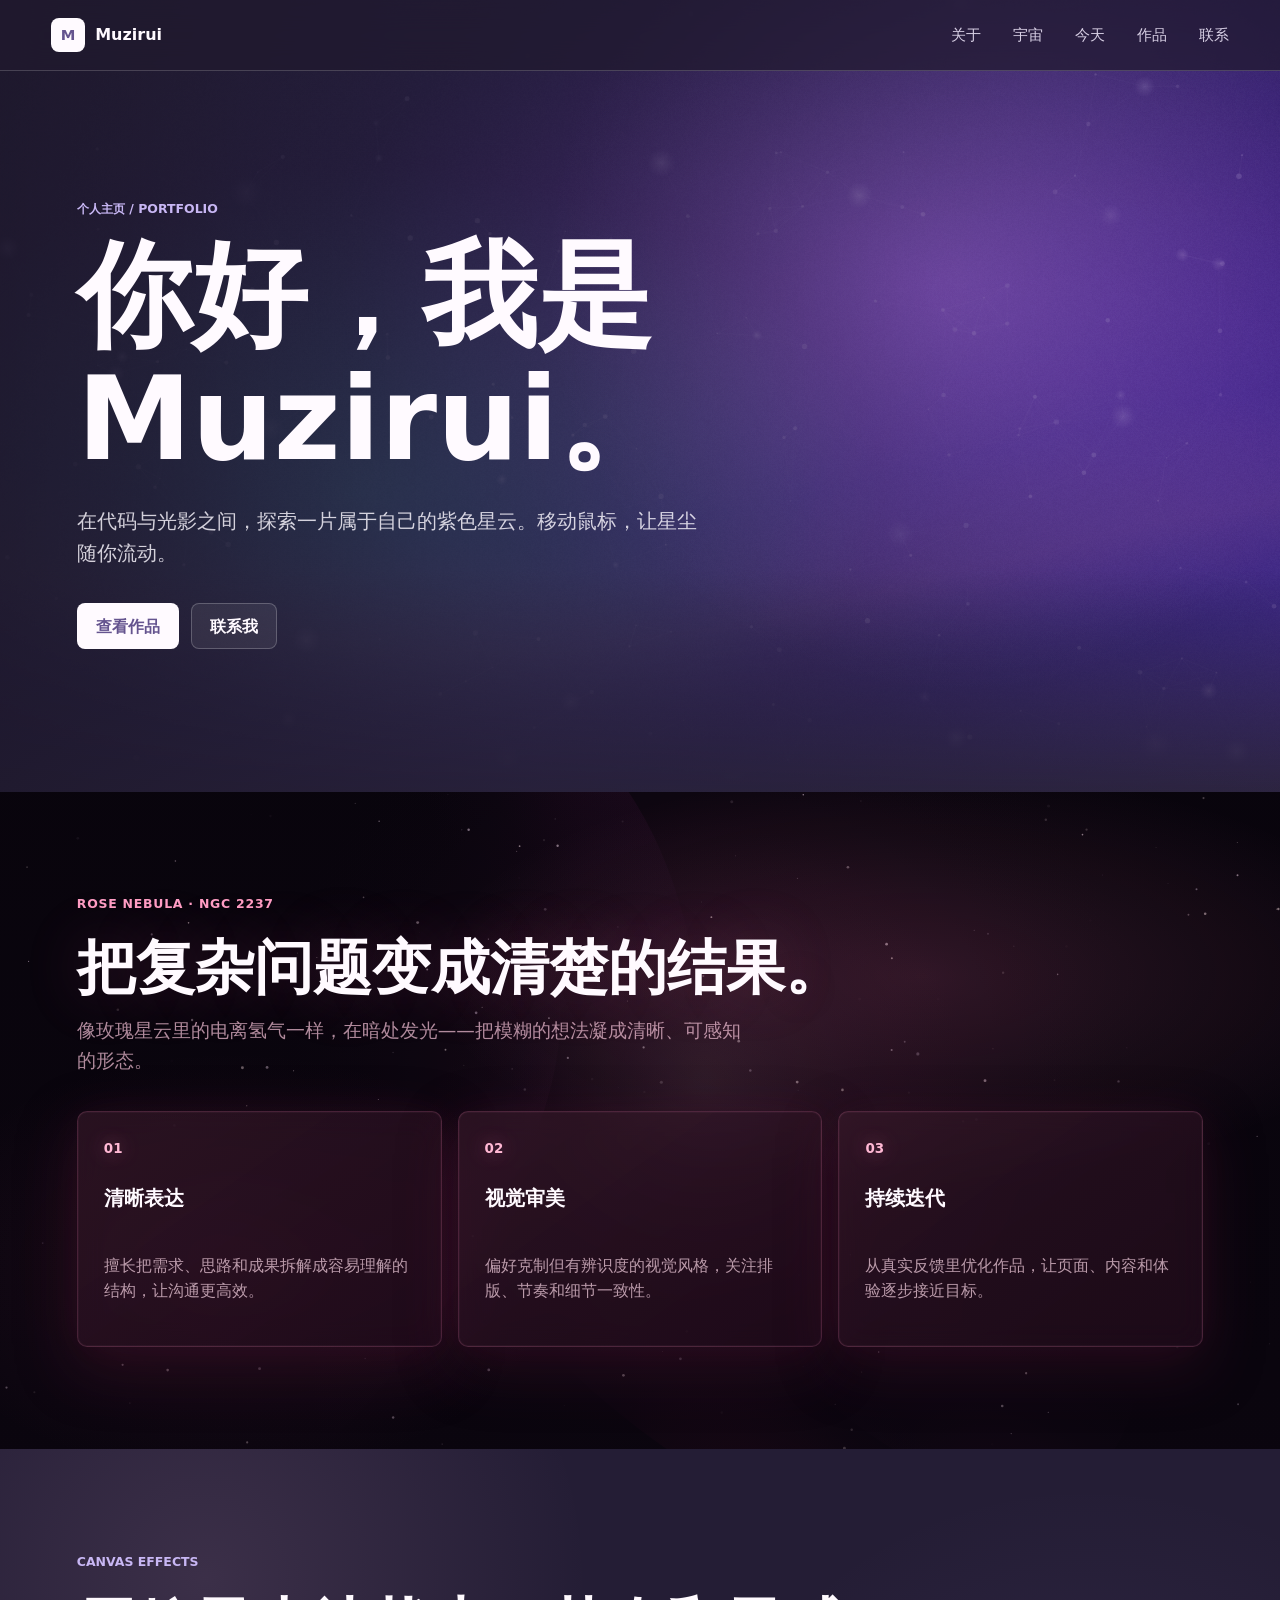
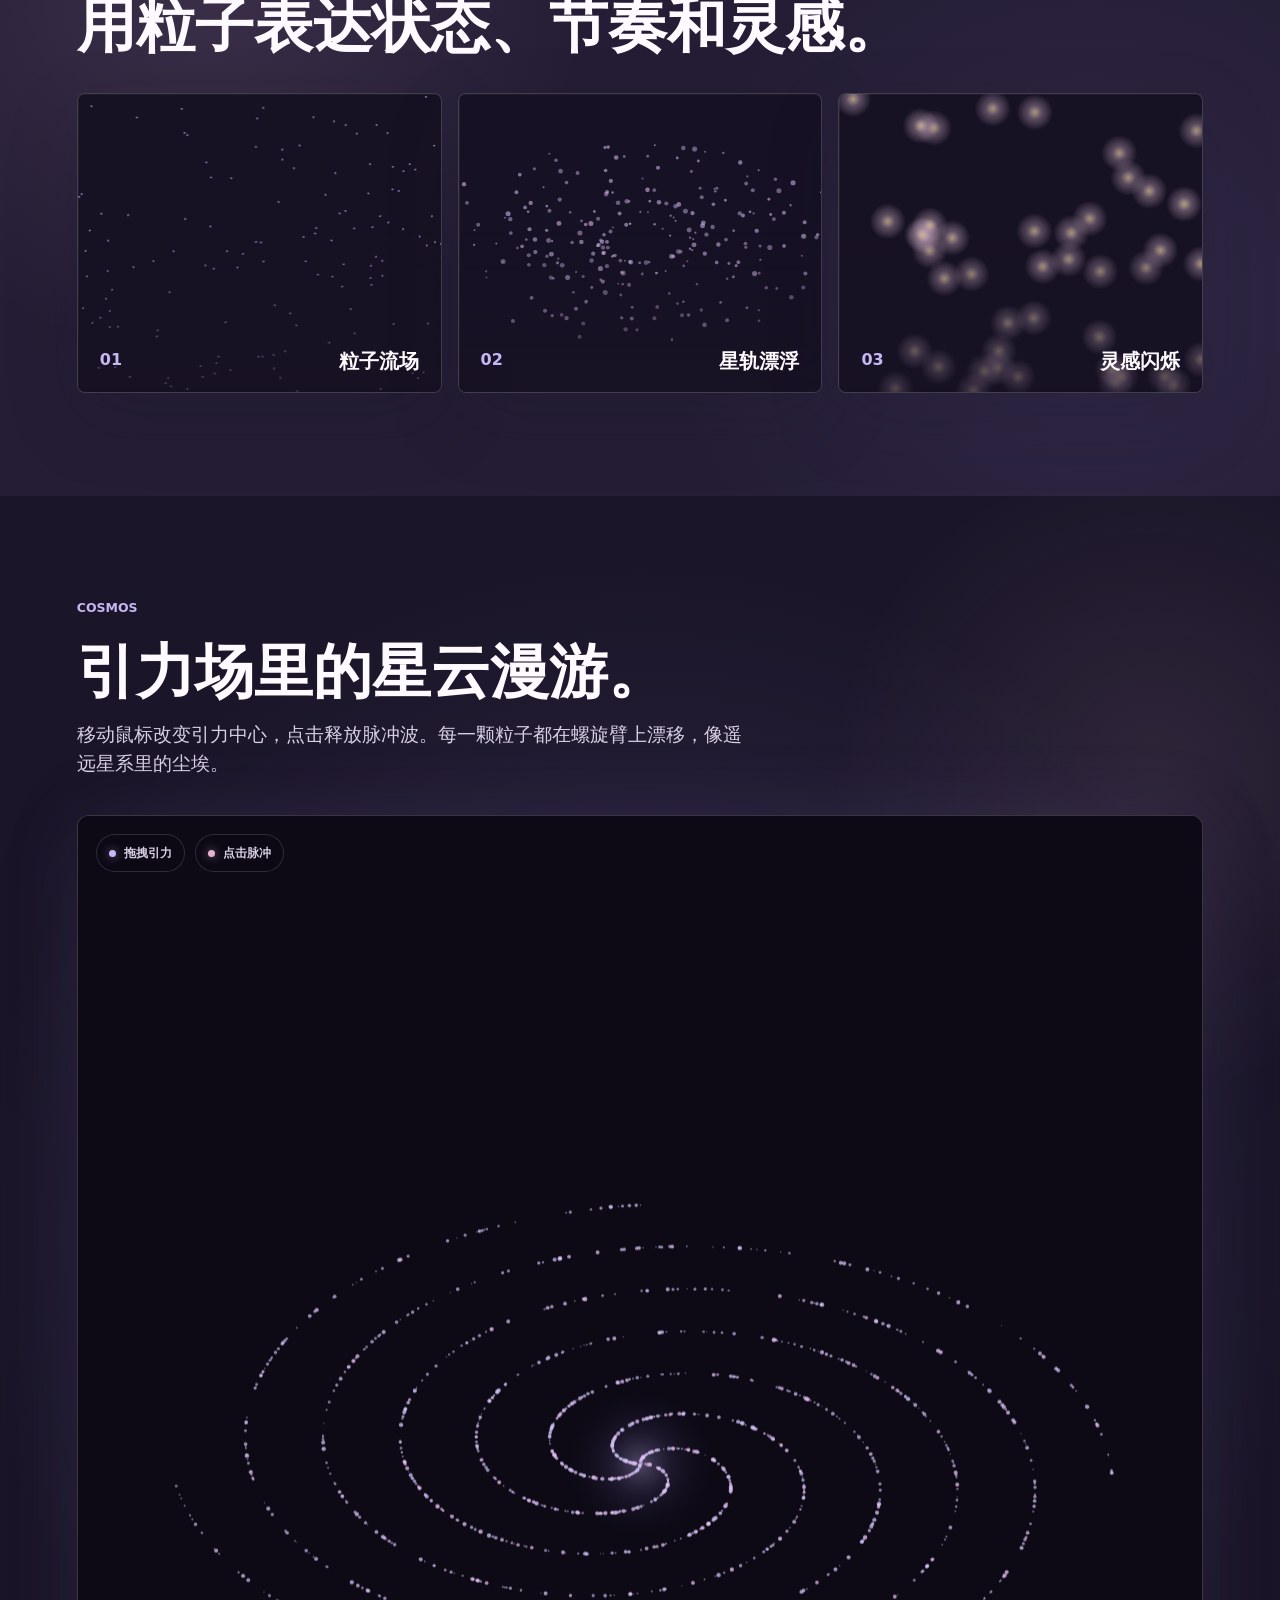
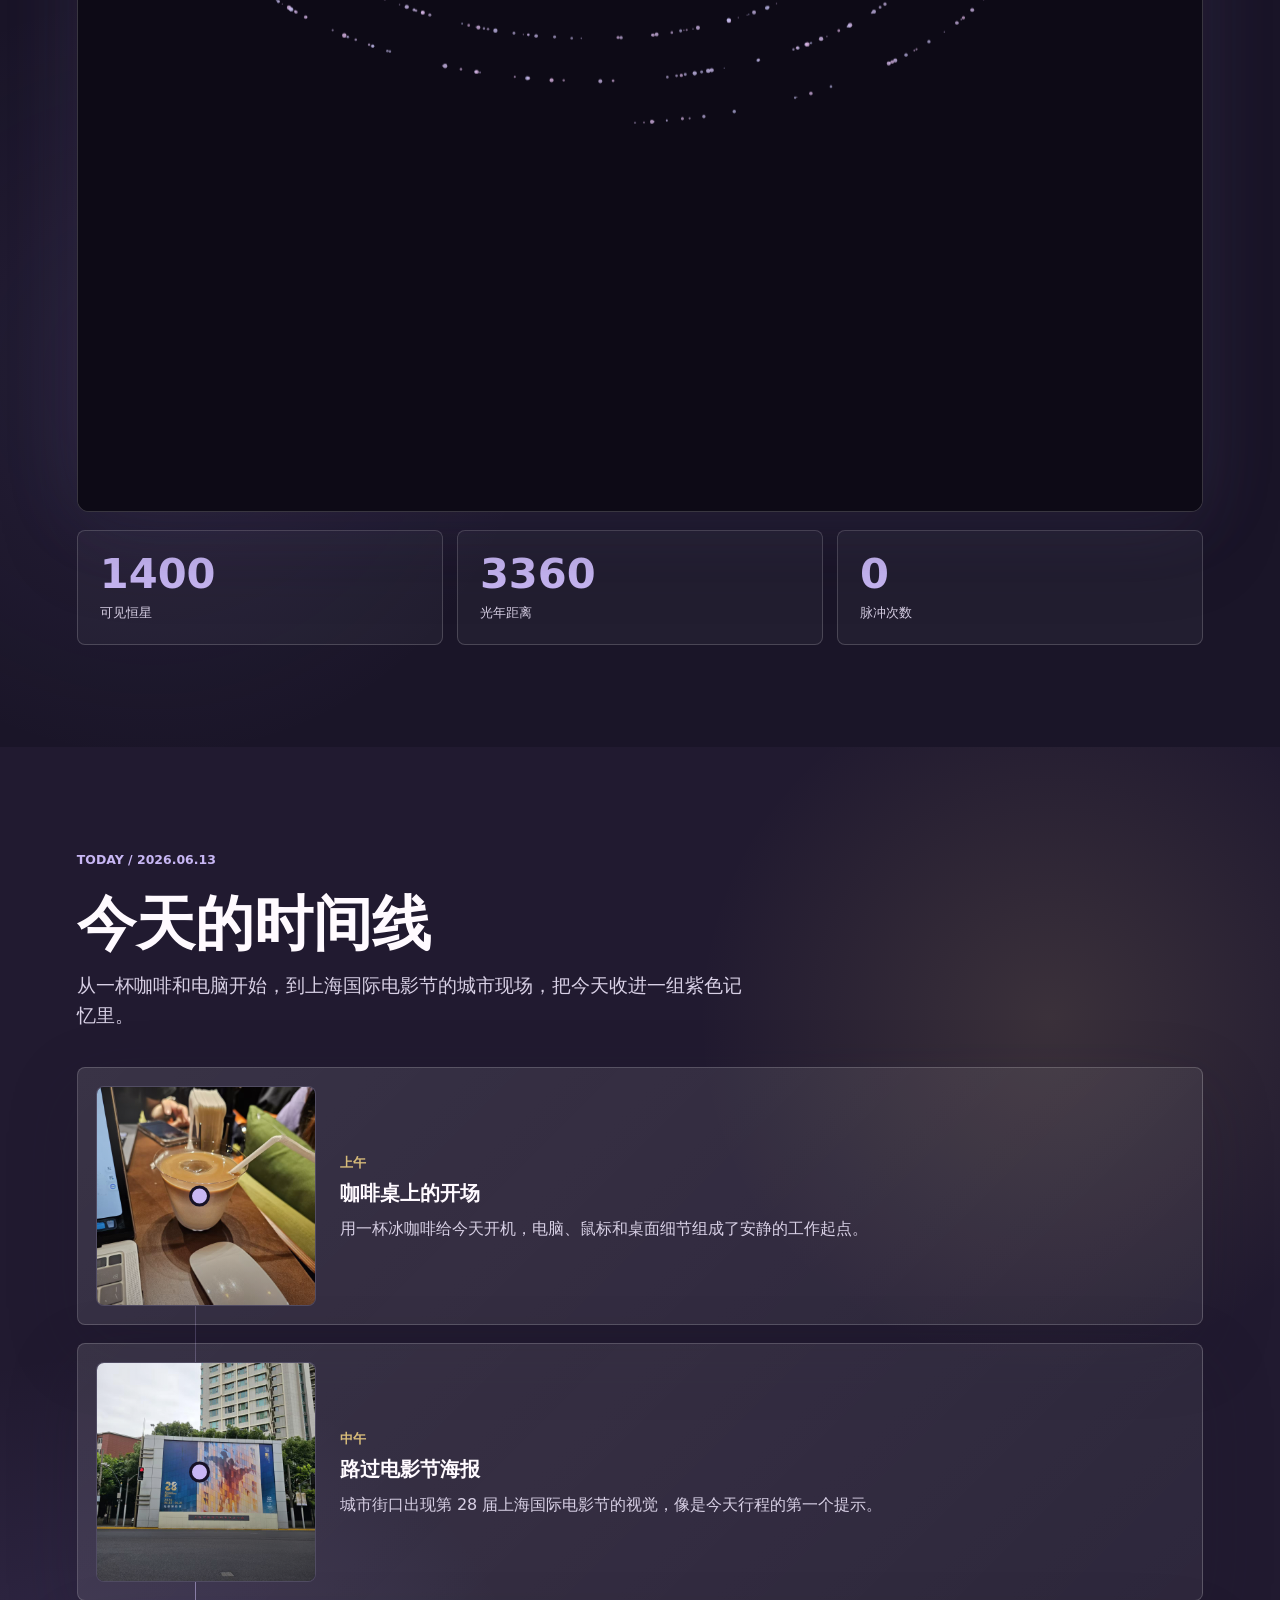
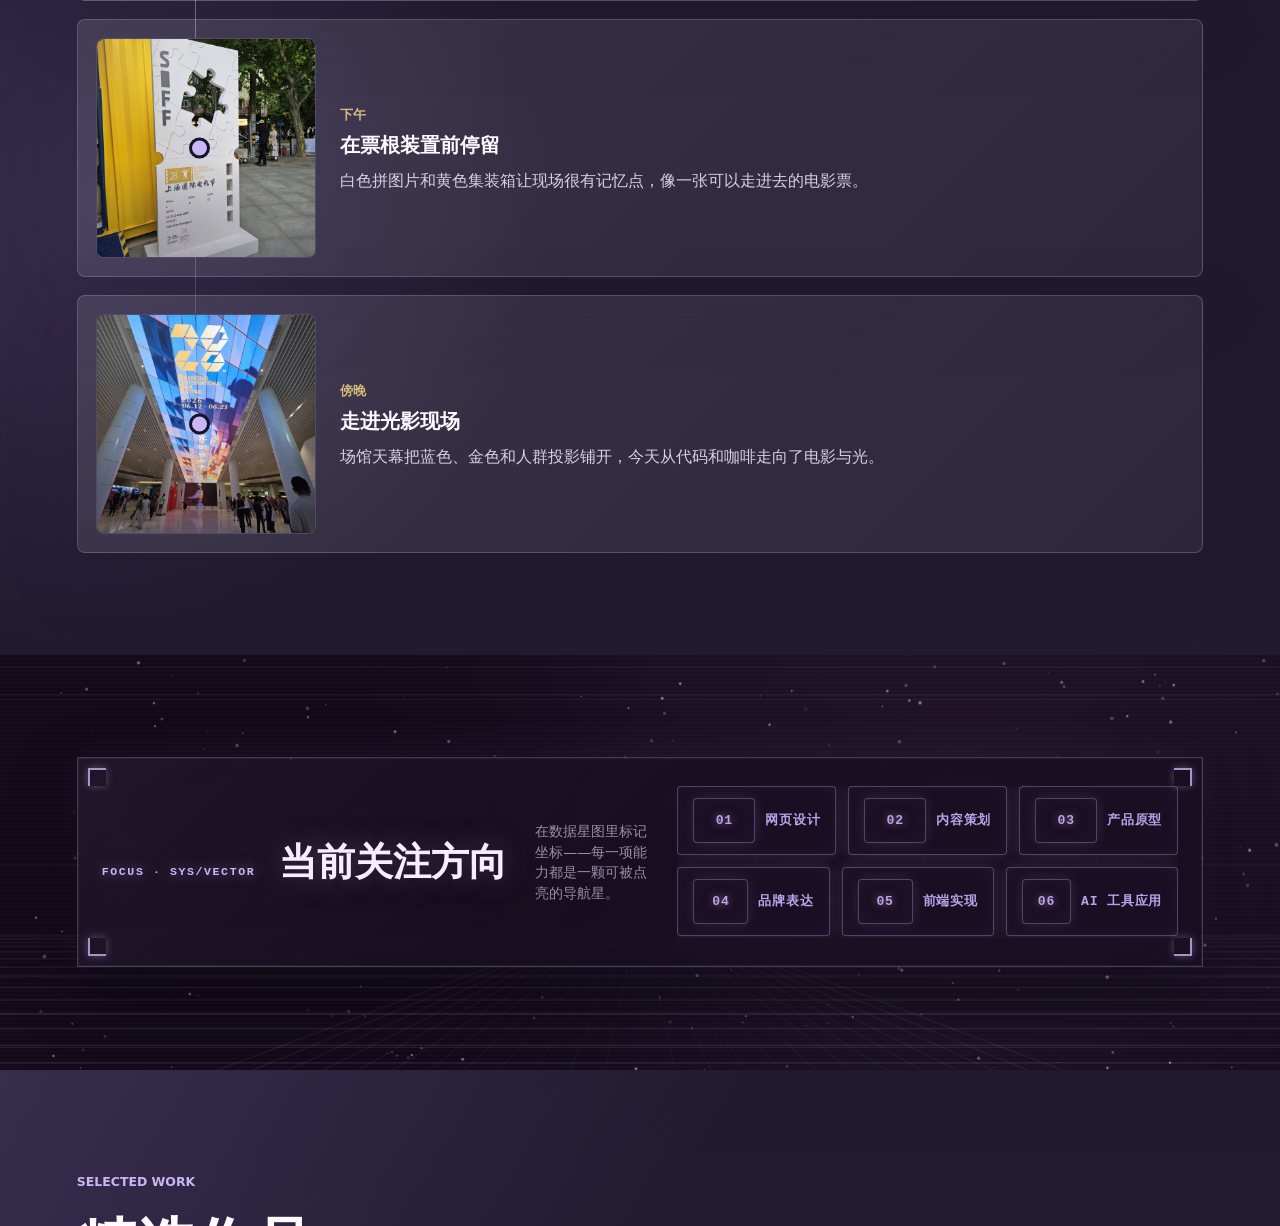
==== index.html @ 7751bb8e "Initial commit: Muzirui personal portfolio site. Purple-themed one-page portfolio with cosmic canvas" ====
<!doctype html>
<html lang="zh-CN">
  <head>
    <meta charset="utf-8">
    <meta name="viewport" content="width=device-width, initial-scale=1">
    <title>Muzirui | 个人主页</title>
    <meta
      name="description"
      content="Muzirui 的个人主页，展示个人介绍、能力方向、项目作品和联系方式。"
    >
    <link rel="stylesheet" href="styles.css">
    <script src="scripts/app.js" defer></script>
  </head>
  <body>
    <header class="site-header" aria-label="主导航">
      <a class="brand" href="#home" aria-label="回到首页">
        <span class="brand-mark">M</span>
        <span>Muzirui</span>
      </a>
      <nav class="nav-links" aria-label="页面导航">
        <a href="#about">关于</a>
        <a href="#cosmos">宇宙</a>
        <a href="#timeline">今天</a>
        <a href="#work">作品</a>
        <a href="#contact">联系</a>
      </nav>
    </header>

    <main id="home">
      <section class="hero" aria-labelledby="hero-title">
        <img class="hero-media" src="assets/hero-visual.png" alt="紫色抽象视觉背景">
        <canvas id="particle-bg" class="particle-bg" aria-hidden="true"></canvas>
        <div class="hero-shade"></div>
        <div class="hero-content reveal">
          <p class="eyebrow">个人主页 / Portfolio</p>
          <h1 id="hero-title">你好，我是 Muzirui。</h1>
          <p class="hero-copy">
            在代码与光影之间，探索一片属于自己的紫色星云。移动鼠标，让星尘随你流动。
          </p>
          <div class="hero-actions" aria-label="主要操作">
            <a class="button primary" href="#work">查看作品</a>
            <a class="button secondary" href="#contact">联系我</a>
          </div>
        </div>
      </section>

      <section id="about" class="section intro-section nebula-rose reveal" aria-labelledby="about-title">
        <canvas id="nebula-bg" class="nebula-bg" aria-hidden="true"></canvas>
        <div class="nebula-rose-shade" aria-hidden="true"></div>
        <div class="intro-inner">
          <div class="section-heading">
            <p class="eyebrow">Rose Nebula · NGC 2237</p>
            <h2 id="about-title">把复杂问题变成清楚的结果。</h2>
            <p class="section-copy nebula-copy">
              像玫瑰星云里的电离氢气一样，在暗处发光——把模糊的想法凝成清晰、可感知的形态。
            </p>
          </div>
          <div class="intro-grid">
            <article class="intro-panel">
              <span class="panel-index">01</span>
              <h3>清晰表达</h3>
              <p>擅长把需求、思路和成果拆解成容易理解的结构，让沟通更高效。</p>
            </article>
            <article class="intro-panel">
              <span class="panel-index">02</span>
              <h3>视觉审美</h3>
              <p>偏好克制但有辨识度的视觉风格，关注排版、节奏和细节一致性。</p>
            </article>
            <article class="intro-panel">
              <span class="panel-index">03</span>
              <h3>持续迭代</h3>
              <p>从真实反馈里优化作品，让页面、内容和体验逐步接近目标。</p>
            </article>
          </div>
        </div>
      </section>

      <section class="section effects-section reveal" aria-labelledby="effects-title">
        <div class="section-heading">
          <p class="eyebrow">Canvas Effects</p>
          <h2 id="effects-title">用粒子表达状态、节奏和灵感。</h2>
        </div>
        <div class="effects-grid">
          <article class="effect-card">
            <canvas class="effect-canvas" data-effect="flow" aria-hidden="true"></canvas>
            <div class="effect-meta">
              <span>01</span>
              <h3>粒子流场</h3>
            </div>
          </article>
          <article class="effect-card">
            <canvas class="effect-canvas" data-effect="orbit" aria-hidden="true"></canvas>
            <div class="effect-meta">
              <span>02</span>
              <h3>星轨漂浮</h3>
            </div>
          </article>
          <article class="effect-card">
            <canvas class="effect-canvas" data-effect="spark" aria-hidden="true"></canvas>
            <div class="effect-meta">
              <span>03</span>
              <h3>灵感闪烁</h3>
            </div>
          </article>
        </div>
      </section>

      <section id="cosmos" class="section cosmic-section reveal" aria-labelledby="cosmos-title">
        <div class="section-heading">
          <p class="eyebrow">Cosmos</p>
          <h2 id="cosmos-title">引力场里的星云漫游。</h2>
          <p class="section-copy">
            移动鼠标改变引力中心，点击释放脉冲波。每一颗粒子都在螺旋臂上漂移，像遥远星系里的尘埃。
          </p>
        </div>
        <div class="cosmic-stage" aria-label="交互式星系画布">
          <canvas id="galaxy-canvas" class="galaxy-canvas" aria-hidden="true"></canvas>
          <div class="cosmic-hud">
            <span class="cosmic-hud-item">
              <span class="cosmic-dot"></span>
              拖拽引力
            </span>
            <span class="cosmic-hud-item">
              <span class="cosmic-dot pulse"></span>
              点击脉冲
            </span>
          </div>
        </div>
        <div class="cosmic-stats" aria-label="宇宙数据">
          <article class="cosmic-stat">
            <span class="cosmic-stat-value" data-cosmic-counter="stars">0</span>
            <span class="cosmic-stat-label">可见恒星</span>
          </article>
          <article class="cosmic-stat">
            <span class="cosmic-stat-value" data-cosmic-counter="distance">0</span>
            <span class="cosmic-stat-label">光年距离</span>
          </article>
          <article class="cosmic-stat">
            <span class="cosmic-stat-value" data-cosmic-counter="pulse">0</span>
            <span class="cosmic-stat-label">脉冲次数</span>
          </article>
        </div>
      </section>

      <section id="timeline" class="section timeline-section reveal" aria-labelledby="timeline-title">
        <div class="section-heading">
          <p class="eyebrow">Today / 2026.06.13</p>
          <h2 id="timeline-title">今天的时间线</h2>
          <p class="section-copy">
            从一杯咖啡和电脑开始，到上海国际电影节的城市现场，把今天收进一组紫色记忆里。
          </p>
        </div>

        <div class="timeline-list" aria-label="今天的时间线">
          <article class="timeline-item">
            <div class="timeline-media">
              <img src="assets/timeline/coffee-work.jpg" alt="桌面上的咖啡、电脑和鼠标">
            </div>
            <div class="timeline-content">
              <time datetime="2026-06-13T10:00">上午</time>
              <h3>咖啡桌上的开场</h3>
              <p>用一杯冰咖啡给今天开机，电脑、鼠标和桌面细节组成了安静的工作起点。</p>
            </div>
          </article>

          <article class="timeline-item">
            <div class="timeline-media">
              <img src="assets/timeline/siff-street.jpg" alt="街边的上海国际电影节海报">
            </div>
            <div class="timeline-content">
              <time datetime="2026-06-13T13:00">中午</time>
              <h3>路过电影节海报</h3>
              <p>城市街口出现第 28 届上海国际电影节的视觉，像是今天行程的第一个提示。</p>
            </div>
          </article>

          <article class="timeline-item">
            <div class="timeline-media">
              <img src="assets/timeline/siff-ticket.jpg" alt="上海国际电影节票根造型装置">
            </div>
            <div class="timeline-content">
              <time datetime="2026-06-13T15:00">下午</time>
              <h3>在票根装置前停留</h3>
              <p>白色拼图片和黄色集装箱让现场很有记忆点，像一张可以走进去的电影票。</p>
            </div>
          </article>

          <article class="timeline-item">
            <div class="timeline-media">
              <img src="assets/timeline/siff-hall.jpg" alt="上海国际电影节场馆内的巨幅天幕">
            </div>
            <div class="timeline-content">
              <time datetime="2026-06-13T17:00">傍晚</time>
              <h3>走进光影现场</h3>
              <p>场馆天幕把蓝色、金色和人群投影铺开，今天从代码和咖啡走向了电影与光。</p>
            </div>
          </article>
        </div>
      </section>

      <section id="focus" class="section cyber-sky reveal" aria-labelledby="skills-title">
        <canvas id="cyber-sky-bg" class="cyber-sky-bg" aria-hidden="true"></canvas>
        <div class="cyber-scanlines" aria-hidden="true"></div>
        <div class="cyber-inner">
          <div class="constellation-wrap cyber-frame cyber-board" aria-label="能力方向星图">
            <span class="cyber-corner cyber-corner-tl" aria-hidden="true"></span>
            <span class="cyber-corner cyber-corner-tr" aria-hidden="true"></span>
            <span class="cyber-corner cyber-corner-bl" aria-hidden="true"></span>
            <span class="cyber-corner cyber-corner-br" aria-hidden="true"></span>
            <canvas id="constellation-canvas" class="constellation-canvas" aria-hidden="true"></canvas>
            <div class="cyber-board-row">
              <div class="cyber-heading-inline">
                <p class="eyebrow">Focus · SYS/VECTOR</p>
                <h2 id="skills-title">当前关注方向</h2>
              </div>
              <p class="section-copy cyber-copy">
                在数据星图里标记坐标——每一项能力都是一颗可被点亮的导航星。
              </p>
              <div class="skill-list constellation-stars cyber-tags cyber-tags-row">
                <span data-star="0"><span class="tag-code">01</span>网页设计</span>
                <span data-star="1"><span class="tag-code">02</span>内容策划</span>
                <span data-star="2"><span class="tag-code">03</span>产品原型</span>
                <span data-star="3"><span class="tag-code">04</span>品牌表达</span>
                <span data-star="4"><span class="tag-code">05</span>前端实现</span>
                <span data-star="5"><span class="tag-code">06</span>AI 工具应用</span>
              </div>
            </div>
          </div>
        </div>
      </section>

      <section id="work" class="section work-section reveal" aria-labelledby="work-title">
        <div class="section-heading">
          <p class="eyebrow">Selected Work</p>
          <h2 id="work-title">精选作品</h2>
        </div>
        <div class="work-grid">
          <article class="work-card paper-card tilt-left">
            <div class="work-card-top">
              <span>网页</span>
              <time datetime="2026">2026</time>
            </div>
            <h3>个人品牌主页</h3>
            <p>围绕个人介绍、能力标签和作品展示设计的一页式主页。</p>
          </article>
          <article class="work-card paper-card tilt-right">
            <div class="work-card-top">
              <span>内容</span>
              <time datetime="2026">2026</time>
            </div>
            <h3>灵感笔记系统</h3>
            <p>用于整理想法、资料和输出节奏的轻量化内容管理方案。</p>
          </article>
          <article class="work-card paper-card">
            <div class="work-card-top">
              <span>原型</span>
              <time datetime="2026">2026</time>
            </div>
            <h3>效率工具概念</h3>
            <p>面向日常任务管理和信息聚合的交互原型探索。</p>
          </article>
        </div>
      </section>

      <section id="contact" class="section contact-section reveal" aria-labelledby="contact-title">
        <div>
          <p class="eyebrow">Contact</p>
          <h2 id="contact-title">一起做点有意思的东西。</h2>
          <p>
          </p>
        </div>
        <div class="contact-actions">
          <a class="button primary" href="mailto:hello@example.com">muziruix@gmail.com</a>
          <a class="button secondary" href="https://github.com/" target="_blank" rel="noreferrer">GitHub</a>
        </div>
      </section>
    </main>

    <canvas id="cosmic-cursor" class="cosmic-cursor" aria-hidden="true"></canvas>
  </body>
</html>
---- styles.css ----
:root {
  color-scheme: dark;
  --ink: #201a2f;
  --ink-soft: #2b2440;
  --purple: #8f7cc8;
  --purple-bright: #c8b7f4;
  --purple-mid: #a894dc;
  --plum: #65548f;
  --violet: #b8a4e8;
  --violet-glow: rgba(200, 183, 244, 0.55);
  --rose: #e4b3d4;
  --rose-bright: #ddb0cc;
  --rose-neon: #c878a8;
  --amber: #d8bc7a;
  --paper: #fffaff;
  --paper-warm: #f7f0ff;
  --muted: #d8d0e5;
  --line: rgba(255, 255, 255, 0.18);
  --shadow: rgba(31, 26, 47, 0.22);
}

* {
  box-sizing: border-box;
}

html {
  scroll-behavior: smooth;
}

body {
  margin: 0;
  min-width: 320px;
  background:
    radial-gradient(circle at 84% 10%, rgba(200, 183, 244, 0.18), transparent 32rem),
    radial-gradient(circle at 8% 46%, rgba(143, 124, 200, 0.12), transparent 28rem),
    var(--ink);
  color: var(--paper);
  font-family:
    Inter, ui-sans-serif, system-ui, -apple-system, BlinkMacSystemFont, "Segoe UI",
    "PingFang SC", "Microsoft YaHei", sans-serif;
  line-height: 1.6;
}

body::before {
  content: "";
  position: fixed;
  inset: 0;
  z-index: -1;
  pointer-events: none;
  background-image:
    linear-gradient(rgba(255, 255, 255, 0.035) 1px, transparent 1px),
    linear-gradient(90deg, rgba(255, 255, 255, 0.025) 1px, transparent 1px);
  background-size: 72px 72px;
  mask-image: linear-gradient(to bottom, rgba(0, 0, 0, 0.8), transparent 82%);
}

a {
  color: inherit;
  text-decoration: none;
}

.site-header {
  position: fixed;
  z-index: 10;
  top: 0;
  right: 0;
  left: 0;
  display: flex;
  align-items: center;
  justify-content: space-between;
  gap: 24px;
  padding: 18px clamp(18px, 4vw, 56px);
  background: rgba(32, 26, 47, 0.72);
  border-bottom: 1px solid var(--line);
  backdrop-filter: blur(18px);
}

.brand,
.nav-links {
  display: flex;
  align-items: center;
}

.brand {
  gap: 10px;
  font-weight: 800;
}

.brand-mark {
  display: grid;
  width: 34px;
  aspect-ratio: 1;
  place-items: center;
  border: 1px solid rgba(255, 255, 255, 0.28);
  background: var(--paper);
  color: var(--plum);
  font-size: 0.92rem;
  border-radius: 8px;
}

.nav-links {
  gap: clamp(14px, 3vw, 32px);
  color: var(--muted);
  font-size: 0.94rem;
}

.nav-links a {
  transition: color 160ms ease;
}

.nav-links a:hover {
  color: var(--paper);
}

.hero {
  position: relative;
  display: grid;
  min-height: min(88vh, 860px);
  overflow: hidden;
  padding: 128px clamp(20px, 6vw, 96px) 72px;
}

.hero-media,
.particle-bg,
.hero-shade {
  position: absolute;
  inset: 0;
}

.hero-media {
  width: 100%;
  height: 100%;
  object-fit: cover;
  filter: saturate(1.06) contrast(1.04);
  opacity: 0.82;
}

.particle-bg {
  z-index: 1;
  width: 100%;
  height: 100%;
  opacity: 0.56;
  mix-blend-mode: screen;
}

.hero-shade {
  z-index: 2;
  background:
    radial-gradient(circle at 75% 35%, rgba(200, 183, 244, 0.14), transparent 26rem),
    linear-gradient(90deg, rgba(32, 26, 47, 0.88) 0%, rgba(43, 36, 64, 0.68) 42%, rgba(101, 84, 143, 0.18) 100%),
    linear-gradient(0deg, var(--ink) 0%, rgba(21, 18, 34, 0) 28%);
}

.hero-content {
  position: relative;
  z-index: 3;
  align-self: center;
  max-width: 760px;
  transition: transform 120ms ease-out;
  will-change: transform;
}

.eyebrow {
  margin: 0 0 14px;
  color: var(--purple-bright);
  font-size: 0.78rem;
  font-weight: 800;
  letter-spacing: 0;
  text-transform: uppercase;
}

h1,
h2,
h3,
p {
  overflow-wrap: anywhere;
}

h1,
h2,
h3 {
  margin: 0;
  line-height: 1.08;
}

h1 {
  max-width: 780px;
  font-size: clamp(3.2rem, 9vw, 7.5rem);
}

h2 {
  font-size: clamp(2rem, 4.6vw, 4.5rem);
}

h3 {
  font-size: 1.22rem;
}

.hero-copy {
  max-width: 620px;
  margin: 24px 0 0;
  color: rgba(251, 248, 255, 0.82);
  font-size: clamp(1.02rem, 2vw, 1.24rem);
}

.hero-actions,
.contact-actions {
  display: flex;
  flex-wrap: wrap;
  gap: 12px;
  margin-top: 34px;
}

.button {
  display: inline-flex;
  min-height: 46px;
  align-items: center;
  justify-content: center;
  padding: 12px 18px;
  border: 1px solid rgba(255, 255, 255, 0.22);
  border-radius: 8px;
  font-weight: 800;
  line-height: 1.2;
  transition:
    transform 160ms ease,
    border-color 160ms ease,
    background 160ms ease;
}

.button:hover {
  transform: translateY(-2px);
}

.button.primary {
  background: var(--paper);
  color: var(--plum);
}

.button.secondary {
  background: rgba(255, 255, 255, 0.07);
  color: var(--paper);
}

.section {
  padding: clamp(64px, 8vw, 112px) clamp(20px, 6vw, 96px);
}

.section-heading {
  display: grid;
  gap: 8px;
  max-width: 880px;
  margin-bottom: 36px;
}

.section-copy {
  max-width: 680px;
  margin: 8px 0 0;
  color: var(--muted);
  font-size: clamp(1rem, 1.8vw, 1.16rem);
}

.intro-section {
  position: relative;
  overflow: hidden;
  background: #0c0610;
}

.nebula-rose {
  isolation: isolate;
}

.nebula-bg {
  position: absolute;
  inset: 0;
  z-index: 0;
  display: block;
  width: 100%;
  height: 100%;
  opacity: 0.92;
}

.nebula-rose-shade {
  position: absolute;
  inset: 0;
  z-index: 1;
  pointer-events: none;
  background:
    radial-gradient(ellipse 55% 45% at 72% 28%, rgba(255, 120, 170, 0.14), transparent 70%),
    radial-gradient(ellipse 40% 50% at 18% 72%, rgba(180, 60, 120, 0.10), transparent 65%),
    linear-gradient(180deg, rgba(12, 6, 16, 0.15) 0%, rgba(12, 6, 16, 0.55) 100%);
}

.intro-inner {
  position: relative;
  z-index: 2;
}

.nebula-rose .eyebrow {
  color: #ff9ec4;
  letter-spacing: 0.06em;
}

.nebula-rose h2 {
  text-shadow: 0 0 60px rgba(220, 90, 150, 0.22);
}

.nebula-copy {
  color: rgba(240, 190, 210, 0.72);
}

.intro-section .intro-panel {
  min-height: 230px;
  padding: 26px;
  border: 1px solid rgba(255, 140, 190, 0.18);
  border-radius: 10px;
  background:
    linear-gradient(145deg, rgba(255, 120, 170, 0.10), rgba(60, 20, 45, 0.28)),
    rgba(20, 8, 18, 0.45);
  backdrop-filter: blur(14px);
  box-shadow:
    0 0 0 1px rgba(255, 180, 210, 0.04) inset,
    0 20px 60px rgba(80, 20, 50, 0.35),
    0 0 40px rgba(200, 80, 130, 0.06);
  transition:
    transform 220ms ease,
    border-color 220ms ease,
    background 220ms ease,
    box-shadow 220ms ease;
}

.intro-section .intro-panel::before {
  content: "";
  position: absolute;
  inset: 0;
  border-radius: inherit;
  pointer-events: none;
  background: radial-gradient(circle at 30% 20%, rgba(255, 160, 200, 0.12), transparent 55%);
  opacity: 0;
  transition: opacity 220ms ease;
}

.intro-section .intro-panel {
  position: relative;
  overflow: hidden;
  display: grid;
  align-content: space-between;
  gap: 28px;
}

.intro-section .intro-panel:hover {
  transform: translateY(-5px);
  border-color: rgba(255, 160, 200, 0.42);
  background:
    linear-gradient(145deg, rgba(255, 140, 190, 0.16), rgba(70, 25, 55, 0.38)),
    rgba(25, 10, 22, 0.52);
  box-shadow:
    0 0 0 1px rgba(255, 200, 220, 0.08) inset,
    0 28px 70px rgba(100, 30, 65, 0.45),
    0 0 55px rgba(230, 100, 160, 0.18);
}

.intro-section .intro-panel:hover::before {
  opacity: 1;
}

.intro-section .panel-index {
  color: #ffb8d4;
  font-size: 0.84rem;
  font-weight: 900;
  text-shadow: 0 0 20px rgba(255, 140, 190, 0.45);
}

.intro-section .intro-panel p {
  color: rgba(230, 195, 210, 0.78);
}

.intro-section .intro-panel > * {
  position: relative;
  z-index: 1;
}

.intro-grid,
.work-grid {
  display: grid;
  grid-template-columns: repeat(3, minmax(0, 1fr));
  gap: 16px;
}

.work-card {
  min-height: 230px;
  padding: 26px;
  border: 1px solid var(--line);
  border-radius: 8px;
  background: rgba(255, 255, 255, 0.055);
  box-shadow: 0 24px 70px var(--shadow);
}

.work-card p,
.contact-section p {
  margin: 12px 0 0;
  color: var(--muted);
}

.effects-section {
  background:
    radial-gradient(circle at 16% 20%, rgba(228, 179, 212, 0.12), transparent 24rem),
    radial-gradient(circle at 85% 70%, rgba(143, 124, 200, 0.12), transparent 26rem),
    #241d35;
}

.effects-grid {
  display: grid;
  grid-template-columns: repeat(3, minmax(0, 1fr));
  gap: 16px;
}

.effect-card {
  position: relative;
  min-height: 300px;
  overflow: hidden;
  border: 1px solid var(--line);
  border-radius: 8px;
  background: #181324;
  box-shadow: 0 26px 70px var(--shadow);
}

.effect-card::after {
  content: "";
  position: absolute;
  inset: 0;
  pointer-events: none;
  background:
    linear-gradient(180deg, transparent 46%, rgba(24, 19, 36, 0.82) 100%),
    linear-gradient(90deg, rgba(255, 255, 255, 0.08) 0 1px, transparent 1px 64px),
    linear-gradient(rgba(255, 255, 255, 0.055) 0 1px, transparent 1px 64px);
  opacity: 0.72;
}

.effect-canvas {
  position: absolute;
  inset: 0;
  display: block;
  width: 100%;
  height: 100%;
}

.effect-meta {
  position: absolute;
  z-index: 1;
  right: 22px;
  bottom: 20px;
  left: 22px;
  display: flex;
  align-items: end;
  justify-content: space-between;
  gap: 14px;
}

.effect-meta span {
  color: var(--purple-bright);
  font-weight: 900;
}

.effect-meta h3 {
  max-width: 8em;
  text-align: right;
}

.cosmic-section {
  background:
    radial-gradient(circle at 50% 40%, rgba(143, 124, 200, 0.22), transparent 42rem),
    radial-gradient(circle at 12% 80%, rgba(143, 124, 200, 0.10), transparent 24rem),
    radial-gradient(circle at 90% 15%, rgba(228, 179, 212, 0.10), transparent 20rem),
    #1a1528;
}

.cosmic-stage {
  position: relative;
  min-height: clamp(320px, 52vw, 520px);
  overflow: hidden;
  border: 1px solid var(--line);
  border-radius: 12px;
  background: #0d0a16;
  box-shadow:
    0 0 80px rgba(143, 124, 200, 0.12),
    0 32px 80px var(--shadow);
}

.galaxy-canvas {
  display: block;
  width: 100%;
  height: 100%;
  min-height: clamp(320px, 52vw, 520px);
  cursor: crosshair;
}

.cosmic-hud {
  position: absolute;
  top: 18px;
  left: 18px;
  display: flex;
  flex-wrap: wrap;
  gap: 10px;
  pointer-events: none;
}

.cosmic-hud-item {
  display: inline-flex;
  align-items: center;
  gap: 8px;
  padding: 8px 12px;
  border: 1px solid rgba(255, 255, 255, 0.14);
  border-radius: 999px;
  background: rgba(13, 10, 22, 0.72);
  backdrop-filter: blur(8px);
  color: var(--muted);
  font-size: 0.78rem;
  font-weight: 700;
}

.cosmic-dot {
  width: 7px;
  aspect-ratio: 1;
  border-radius: 999px;
  background: var(--purple-bright);
  box-shadow: 0 0 10px rgba(200, 183, 244, 0.55);
}

.cosmic-dot.pulse {
  background: var(--rose);
  box-shadow: 0 0 10px rgba(228, 179, 212, 0.6);
  animation: cosmic-pulse 2.4s ease-in-out infinite;
}

@keyframes cosmic-pulse {
  0%,
  100% {
    transform: scale(1);
    opacity: 1;
  }
  50% {
    transform: scale(1.5);
    opacity: 0.5;
  }
}

.cosmic-stats {
  display: grid;
  grid-template-columns: repeat(3, minmax(0, 1fr));
  gap: 14px;
  margin-top: 18px;
}

.cosmic-stat {
  padding: 20px 22px;
  border: 1px solid var(--line);
  border-radius: 8px;
  background: rgba(255, 255, 255, 0.04);
}

.cosmic-stat-value {
  display: block;
  font-size: clamp(1.8rem, 3.5vw, 2.6rem);
  font-weight: 900;
  line-height: 1.1;
  color: var(--purple-bright);
  font-variant-numeric: tabular-nums;
}

.cosmic-stat-label {
  display: block;
  margin-top: 6px;
  color: var(--muted);
  font-size: 0.84rem;
}

.constellation-wrap {
  position: relative;
  min-height: 220px;
}

.cyber-sky {
  position: relative;
  overflow: hidden;
  isolation: isolate;
  background: #120a18;
  color: #f4eeff;
}

.cyber-sky-bg {
  position: absolute;
  inset: 0;
  z-index: 0;
  display: block;
  width: 100%;
  height: 100%;
}

.cyber-scanlines {
  position: absolute;
  inset: 0;
  z-index: 2;
  pointer-events: none;
  background: repeating-linear-gradient(
    0deg,
    transparent,
    transparent 2px,
    rgba(200, 183, 244, 0.025) 2px,
    rgba(200, 183, 244, 0.025) 4px
  );
  opacity: 0.65;
}

.cyber-inner {
  position: relative;
  z-index: 3;
  width: 100%;
}

.cyber-board {
  display: block;
  width: 100%;
  min-height: auto;
  padding: clamp(18px, 2.5vw, 24px) clamp(18px, 3vw, 28px);
}

.cyber-board-row {
  display: flex;
  align-items: center;
  gap: clamp(14px, 2.5vw, 28px);
  width: 100%;
  position: relative;
  z-index: 1;
}

.cyber-heading-inline {
  display: flex;
  align-items: baseline;
  gap: clamp(12px, 2vw, 24px);
  flex-shrink: 0;
}

.cyber-heading-inline .eyebrow {
  margin: 0;
  white-space: nowrap;
}

.cyber-heading-inline h2 {
  margin: 0;
  font-size: clamp(1.5rem, 3.2vw, 2.4rem);
  line-height: 1.1;
  white-space: nowrap;
}

.cyber-heading .eyebrow,
.cyber-board .eyebrow {
  color: var(--purple-bright);
  font-family: ui-monospace, "Cascadia Code", "SF Mono", Menlo, monospace;
  font-size: 0.72rem;
  letter-spacing: 0.14em;
  text-shadow: 0 0 14px rgba(200, 183, 244, 0.55);
}

.cyber-sky h2 {
  text-shadow:
    0 0 30px rgba(200, 140, 190, 0.28),
    0 0 60px rgba(200, 183, 244, 0.12);
}

.cyber-copy {
  color: rgba(216, 200, 235, 0.68);
  margin: 0;
  flex: 0 1 220px;
  min-width: 0;
  font-size: clamp(0.78rem, 1.2vw, 0.88rem);
  line-height: 1.45;
  text-align: left;
}

.cyber-tags-row {
  position: relative;
  z-index: 1;
  display: flex;
  flex-direction: row;
  flex-wrap: nowrap;
  flex: 1 1 auto;
  min-width: 0;
  gap: clamp(6px, 1vw, 10px);
  overflow-x: auto;
  scrollbar-width: thin;
  scrollbar-color: rgba(200, 183, 244, 0.35) transparent;
  -webkit-overflow-scrolling: touch;
  padding-bottom: 2px;
}

.cyber-tags-row::-webkit-scrollbar {
  height: 4px;
}

.cyber-tags-row::-webkit-scrollbar-thumb {
  border-radius: 999px;
  background: rgba(200, 183, 244, 0.4);
}

.cyber-tags-row span {
  flex: 1 1 0;
  min-width: max-content;
  justify-content: center;
  white-space: nowrap;
  padding: 9px 12px;
  font-size: 0.76rem;
}

.constellation-wrap.cyber-board {
  min-height: auto;
}

.cyber-frame {
  min-height: auto;
  padding: 28px 24px;
  border: 1px solid rgba(200, 183, 244, 0.24);
  background:
    linear-gradient(135deg, rgba(200, 183, 244, 0.06), transparent 50%),
    rgba(24, 14, 32, 0.62);
  backdrop-filter: blur(10px);
  box-shadow:
    0 0 0 1px rgba(228, 179, 212, 0.08) inset,
    0 24px 60px rgba(0, 0, 0, 0.45),
    0 0 40px rgba(143, 124, 200, 0.1);
}

.cyber-corner {
  position: absolute;
  z-index: 2;
  width: 18px;
  height: 18px;
  pointer-events: none;
  border-color: var(--purple-bright);
  border-style: solid;
  opacity: 0.8;
  box-shadow: 0 0 8px rgba(200, 183, 244, 0.45);
}

.cyber-corner-tl {
  top: 10px;
  left: 10px;
  border-width: 2px 0 0 2px;
}

.cyber-corner-tr {
  top: 10px;
  right: 10px;
  border-width: 2px 2px 0 0;
}

.cyber-corner-bl {
  bottom: 10px;
  left: 10px;
  border-width: 0 0 2px 2px;
}

.cyber-corner-br {
  bottom: 10px;
  right: 10px;
  border-width: 0 2px 2px 0;
}

.cyber-tags span {
  display: inline-flex;
  align-items: center;
  gap: 10px;
  padding: 11px 15px;
  border: 1px solid rgba(200, 183, 244, 0.32);
  border-radius: 4px;
  background: rgba(28, 16, 38, 0.78);
  color: var(--violet);
  font-family: ui-monospace, "Cascadia Code", "SF Mono", Menlo, monospace;
  font-size: 0.82rem;
  font-weight: 700;
  letter-spacing: 0.06em;
  backdrop-filter: blur(6px);
  box-shadow:
    0 0 14px rgba(200, 183, 244, 0.14),
    inset 0 0 18px rgba(200, 183, 244, 0.05);
}

.tag-code {
  color: var(--rose-bright);
  font-size: 0.68rem;
  text-shadow: 0 0 10px rgba(228, 179, 212, 0.55);
}

.cyber-tags span:hover,
.cyber-tags span.is-lit {
  transform: translateY(-3px) scale(1.03);
  border-color: rgba(228, 179, 212, 0.55);
  color: #f0d8ea;
  box-shadow:
    0 0 28px rgba(200, 140, 190, 0.32),
    0 8px 24px rgba(0, 0, 0, 0.35),
    inset 0 0 22px rgba(228, 179, 212, 0.1);
}

.cyber-tags span.is-lit .tag-code {
  color: var(--purple-bright);
  text-shadow: 0 0 12px rgba(200, 183, 244, 0.65);
}

.constellation-canvas {
  position: absolute;
  inset: 0;
  width: 100%;
  height: 100%;
  pointer-events: none;
}

.constellation-stars {
  position: relative;
  z-index: 1;
}

.constellation-stars span {
  cursor: pointer;
  transition:
    transform 200ms ease,
    border-color 200ms ease,
    box-shadow 200ms ease,
    color 200ms ease;
}

.split-section {
  display: grid;
  grid-template-columns: minmax(0, 0.85fr) minmax(0, 1.15fr);
  gap: clamp(28px, 6vw, 84px);
  align-items: start;
}

.split-section:not(.cyber-sky) {
  background: #f7f1ff;
  color: #211a35;
}

.split-section:not(.cyber-sky) .eyebrow {
  color: #5c2ca9;
}

.skill-list {
  display: flex;
  flex-wrap: wrap;
  gap: 12px;
}

.cosmic-cursor {
  position: fixed;
  inset: 0;
  z-index: 9999;
  width: 100%;
  height: 100%;
  pointer-events: none;
}

.supernova-ring {
  position: fixed;
  z-index: 9998;
  width: 12px;
  height: 12px;
  margin: -6px 0 0 -6px;
  border: 2px solid rgba(200, 183, 244, 0.85);
  border-radius: 999px;
  pointer-events: none;
  animation: supernova-expand 0.9s ease-out forwards;
}

@keyframes supernova-expand {
  0% {
    transform: scale(1);
    opacity: 1;
  }
  100% {
    transform: scale(18);
    opacity: 0;
  }
}

.timeline-section {
  background:
    radial-gradient(circle at 82% 18%, rgba(216, 188, 122, 0.14), transparent 22rem),
    radial-gradient(circle at 8% 70%, rgba(143, 124, 200, 0.20), transparent 28rem),
    #211a30;
}

.timeline-list {
  position: relative;
  display: grid;
  gap: 18px;
}

.timeline-list::before {
  content: "";
  position: absolute;
  top: 20px;
  bottom: 20px;
  left: 118px;
  width: 1px;
  background: linear-gradient(180deg, transparent, rgba(200, 183, 244, 0.55), transparent);
}

.timeline-item {
  position: relative;
  display: grid;
  grid-template-columns: 220px minmax(0, 1fr);
  gap: 24px;
  align-items: center;
  padding: 18px;
  border: 1px solid var(--line);
  border-radius: 8px;
  background:
    linear-gradient(135deg, rgba(255, 255, 255, 0.08), rgba(255, 255, 255, 0.025)),
    rgba(255, 255, 255, 0.035);
  box-shadow: 0 24px 70px var(--shadow);
}

.timeline-item::before {
  content: "";
  position: absolute;
  left: 111px;
  top: 50%;
  z-index: 1;
  width: 15px;
  aspect-ratio: 1;
  transform: translateY(-50%);
  border: 3px solid #171225;
  border-radius: 999px;
  background: var(--purple-bright);
  box-shadow: 0 0 24px rgba(200, 183, 244, 0.52);
}

.timeline-media {
  position: relative;
  overflow: hidden;
  aspect-ratio: 1;
  border: 1px solid rgba(255, 255, 255, 0.18);
  border-radius: 8px;
  background: var(--ink-soft);
}

.timeline-media::after {
  content: "";
  position: absolute;
  inset: 0;
  pointer-events: none;
  background:
    linear-gradient(180deg, transparent 55%, rgba(21, 18, 34, 0.3)),
    radial-gradient(circle at 16% 12%, rgba(255, 255, 255, 0.18), transparent 32%);
}

.timeline-media img {
  display: block;
  width: 100%;
  height: 100%;
  object-fit: cover;
  transition: transform 320ms ease;
}

.timeline-item:hover .timeline-media img {
  transform: scale(1.045);
}

.timeline-content {
  max-width: 780px;
}

.timeline-content time {
  display: inline-flex;
  margin-bottom: 10px;
  color: var(--amber);
  font-size: 0.82rem;
  font-weight: 900;
}

.timeline-content p {
  max-width: 660px;
  margin: 12px 0 0;
  color: var(--muted);
}

.split-section:not(.cyber-sky) .skill-list span {
  padding: 10px 14px;
  border: 1px solid rgba(63, 40, 109, 0.18);
  border-radius: 8px;
  background: #ffffff;
  color: #352551;
  font-weight: 800;
}

.work-section {
  background:
    linear-gradient(135deg, rgba(143, 124, 200, 0.20), rgba(32, 26, 47, 0) 42%),
    linear-gradient(180deg, var(--ink), #2a213c);
}

.work-card {
  display: flex;
  flex-direction: column;
  justify-content: space-between;
}

.paper-card {
  position: relative;
  overflow: hidden;
  border-color: rgba(101, 84, 143, 0.32);
  background:
    linear-gradient(90deg, rgba(101, 84, 143, 0.07) 0 2px, transparent 2px 100%),
    linear-gradient(180deg, rgba(101, 84, 143, 0.045) 0 1px, transparent 1px 34px),
    linear-gradient(180deg, rgba(255, 255, 255, 0.35), rgba(255, 255, 255, 0.08)),
    var(--paper-warm);
  color: #3f3459;
  box-shadow: 7px 8px 0 rgba(34, 27, 51, 0.72);
}

.paper-card::before {
  content: "";
  position: absolute;
  top: -12px;
  left: 24px;
  width: 86px;
  height: 28px;
  transform: rotate(-4deg);
  border: 1px solid rgba(101, 84, 143, 0.22);
  background: rgba(255, 255, 255, 0.42);
  box-shadow: 0 8px 22px rgba(63, 52, 89, 0.13);
}

.paper-card::after {
  content: "";
  position: absolute;
  inset: 0;
  pointer-events: none;
  background-image: radial-gradient(rgba(101, 84, 143, 0.14) 0.7px, transparent 0.7px);
  background-size: 12px 12px;
  opacity: 0.28;
}

.paper-card > * {
  position: relative;
  z-index: 1;
}

.paper-card p,
.paper-card .work-card-top {
  color: rgba(63, 52, 89, 0.74);
}

.paper-card .work-card-top span {
  color: #7764a8;
}

.paper-card.tilt-left {
  transform: rotate(-0.7deg);
}

.paper-card.tilt-right {
  transform: rotate(0.7deg);
}

.paper-card:hover {
  transform: translateY(-4px) rotate(0deg);
}

.work-card-top {
  display: flex;
  align-items: center;
  justify-content: space-between;
  gap: 12px;
  margin-bottom: 42px;
  color: var(--muted);
  font-size: 0.86rem;
}

.work-card-top span {
  color: var(--purple-bright);
  font-weight: 900;
}

.contact-section {
  display: grid;
  grid-template-columns: minmax(0, 1fr) auto;
  gap: 32px;
  align-items: center;
  background: #65548f;
}

.contact-section h2 {
  max-width: 760px;
}

.reveal {
  opacity: 0;
  transform: translateY(18px);
  transition:
    opacity 700ms ease,
    transform 700ms ease;
}

.reveal.is-visible {
  opacity: 1;
  transform: translateY(0);
}

@media (prefers-reduced-motion: reduce) {
  *,
  *::before,
  *::after {
    animation-duration: 0.01ms !important;
    scroll-behavior: auto !important;
    transition-duration: 0.01ms !important;
  }
}

@media (max-width: 860px) {
  .site-header {
    position: sticky;
    padding-block: 14px;
  }

  .nav-links {
    gap: 14px;
  }

  .hero {
    min-height: 760px;
    padding-top: 76px;
  }

  .intro-grid,
  .work-grid,
  .effects-grid,
  .timeline-item,
  .split-section:not(.cyber-sky),
  .contact-section,
  .cosmic-stats {
    grid-template-columns: 1fr;
  }

  .timeline-list::before,
  .timeline-item::before {
    display: none;
  }

  .timeline-media {
    max-height: 420px;
  }

  .effect-card {
    min-height: 260px;
  }

  .contact-actions {
    margin-top: 0;
  }
}

@media (max-width: 560px) {
  .site-header {
    align-items: flex-start;
    flex-direction: column;
    gap: 12px;
  }

  .nav-links {
    width: 100%;
    justify-content: space-between;
  }

  .hero {
    min-height: 720px;
    padding-inline: 18px;
  }

  .hero-actions,
  .contact-actions {
    flex-direction: column;
  }

  .button {
    width: 100%;
  }

  .intro-panel,
  .work-card,
  .timeline-item {
    min-height: 200px;
    padding: 22px;
  }

  .effect-card {
    min-height: 230px;
  }

  .cyber-board-row {
    flex-wrap: wrap;
    align-items: flex-start;
    gap: 14px;
  }

  .cyber-copy {
    flex: 1 1 100%;
    max-width: none;
  }

  .cyber-tags-row {
    flex: 1 1 100%;
    width: 100%;
  }

  .cyber-heading-inline h2 {
    white-space: normal;
  }
}
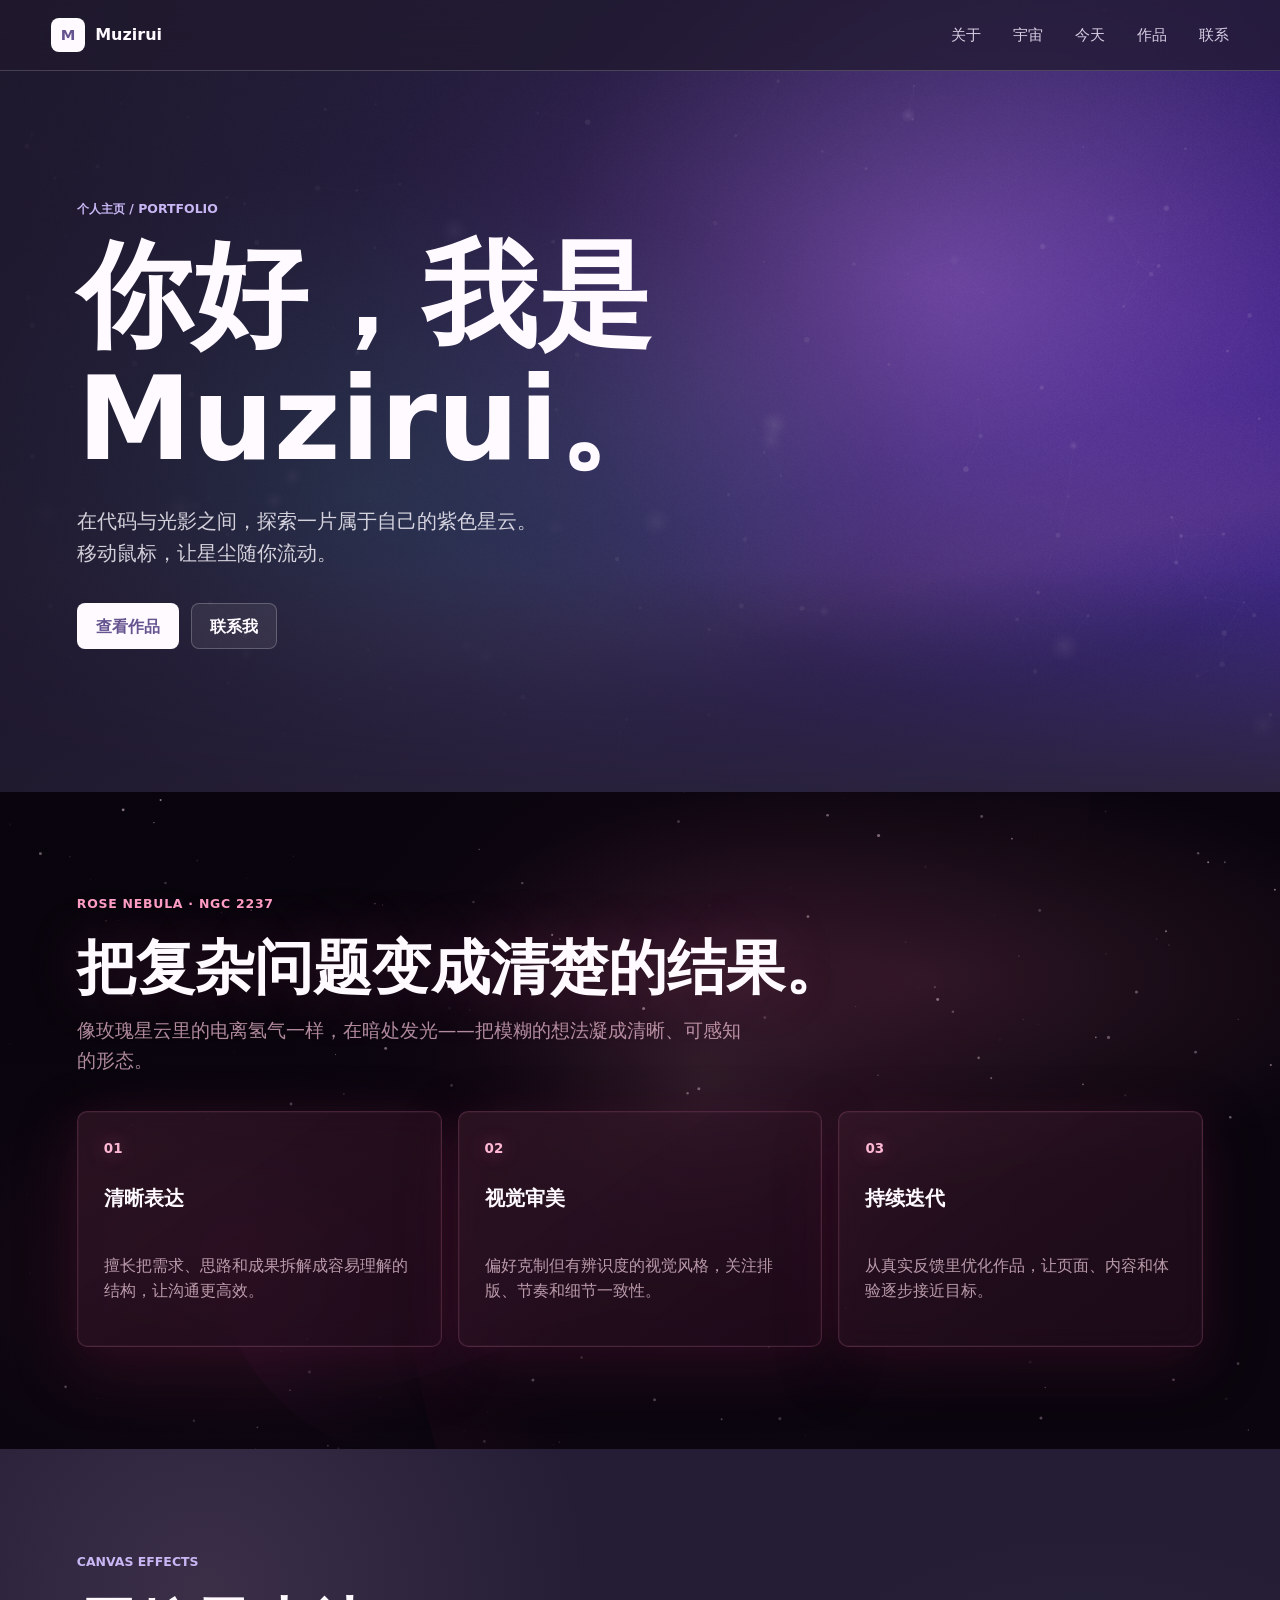
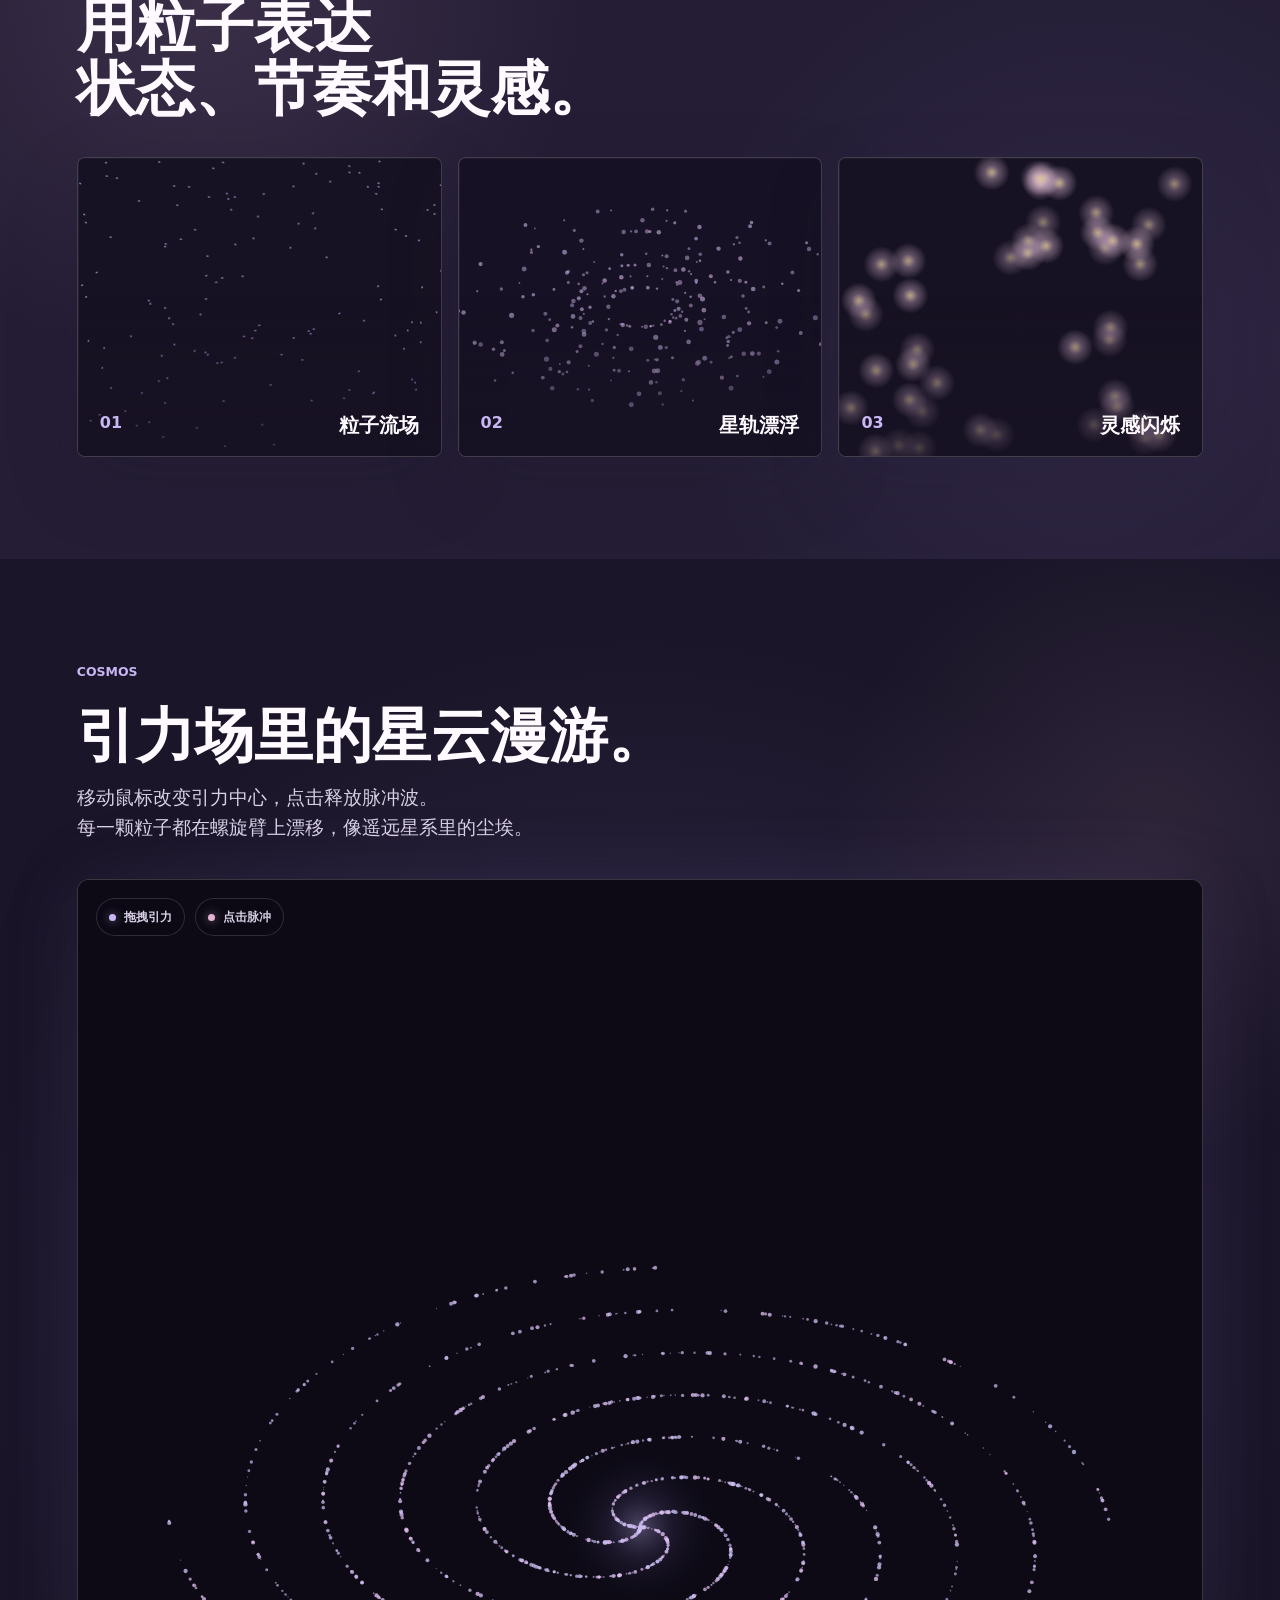
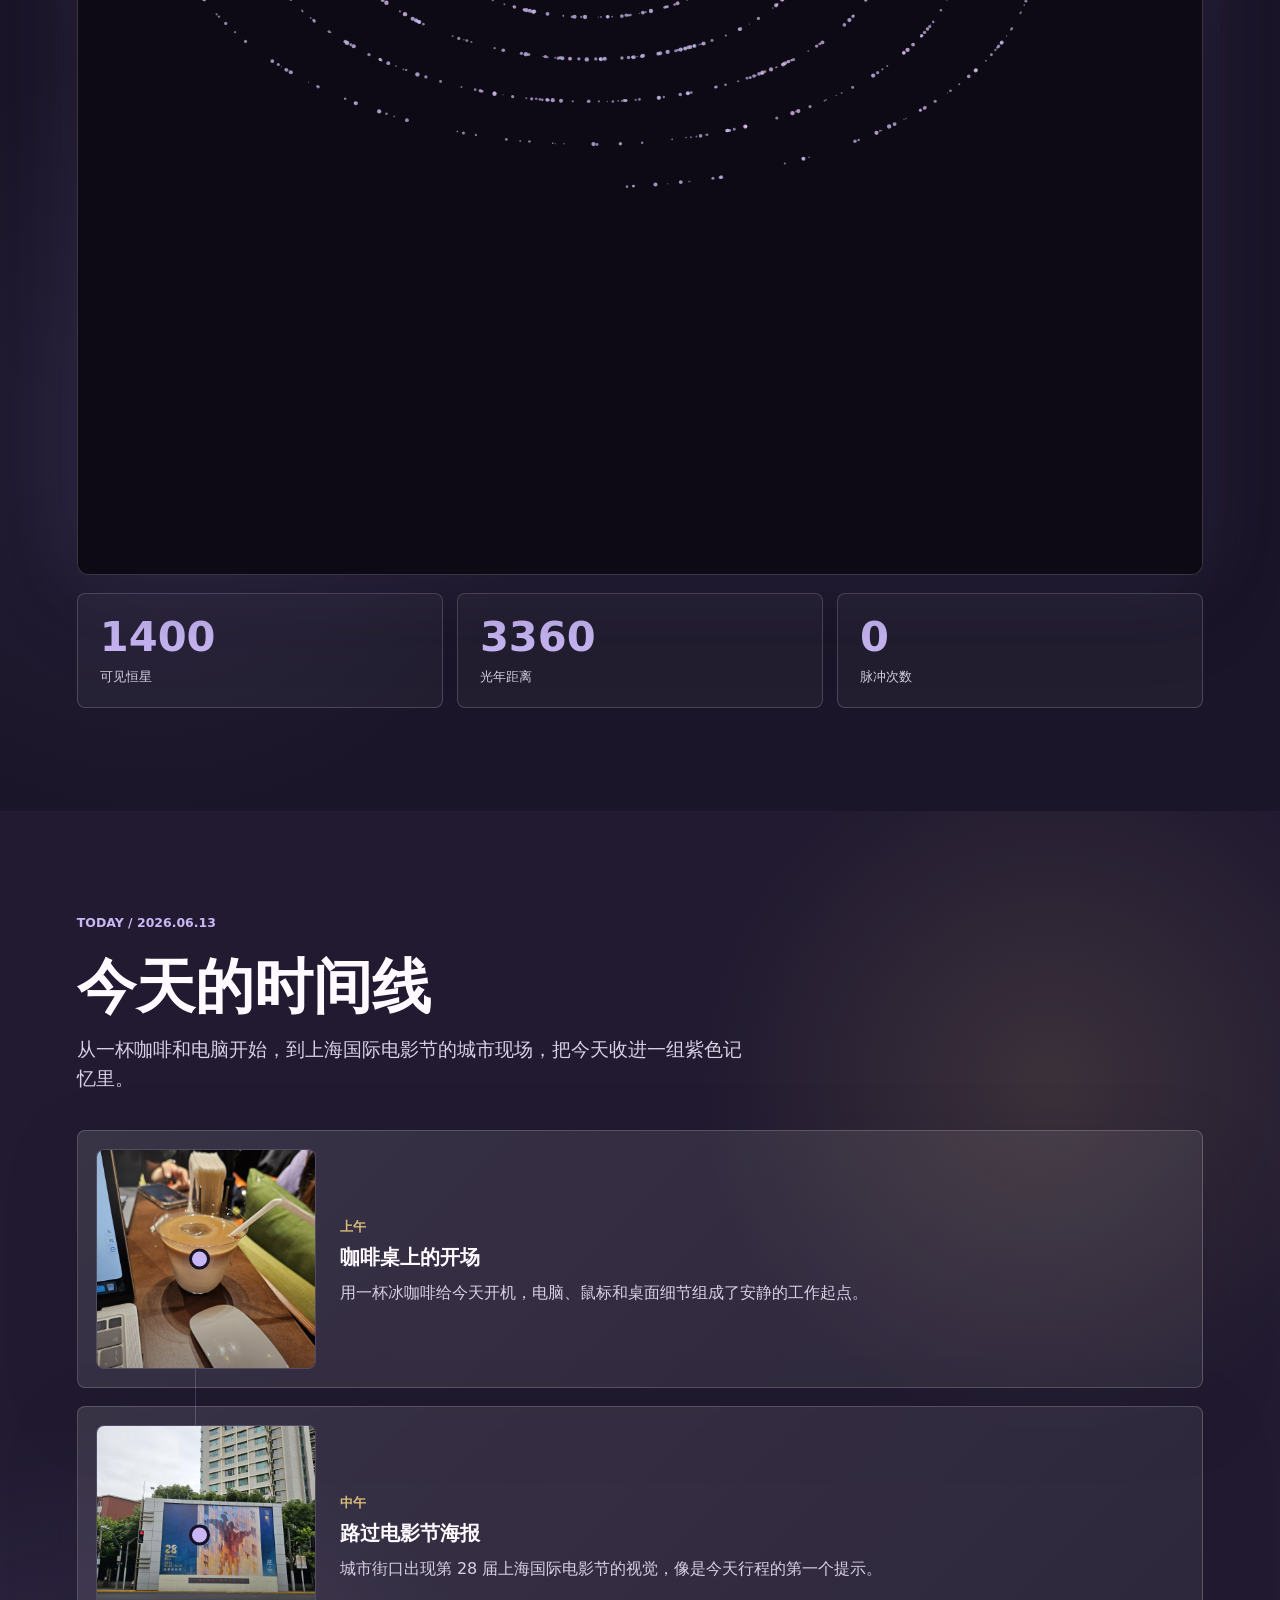
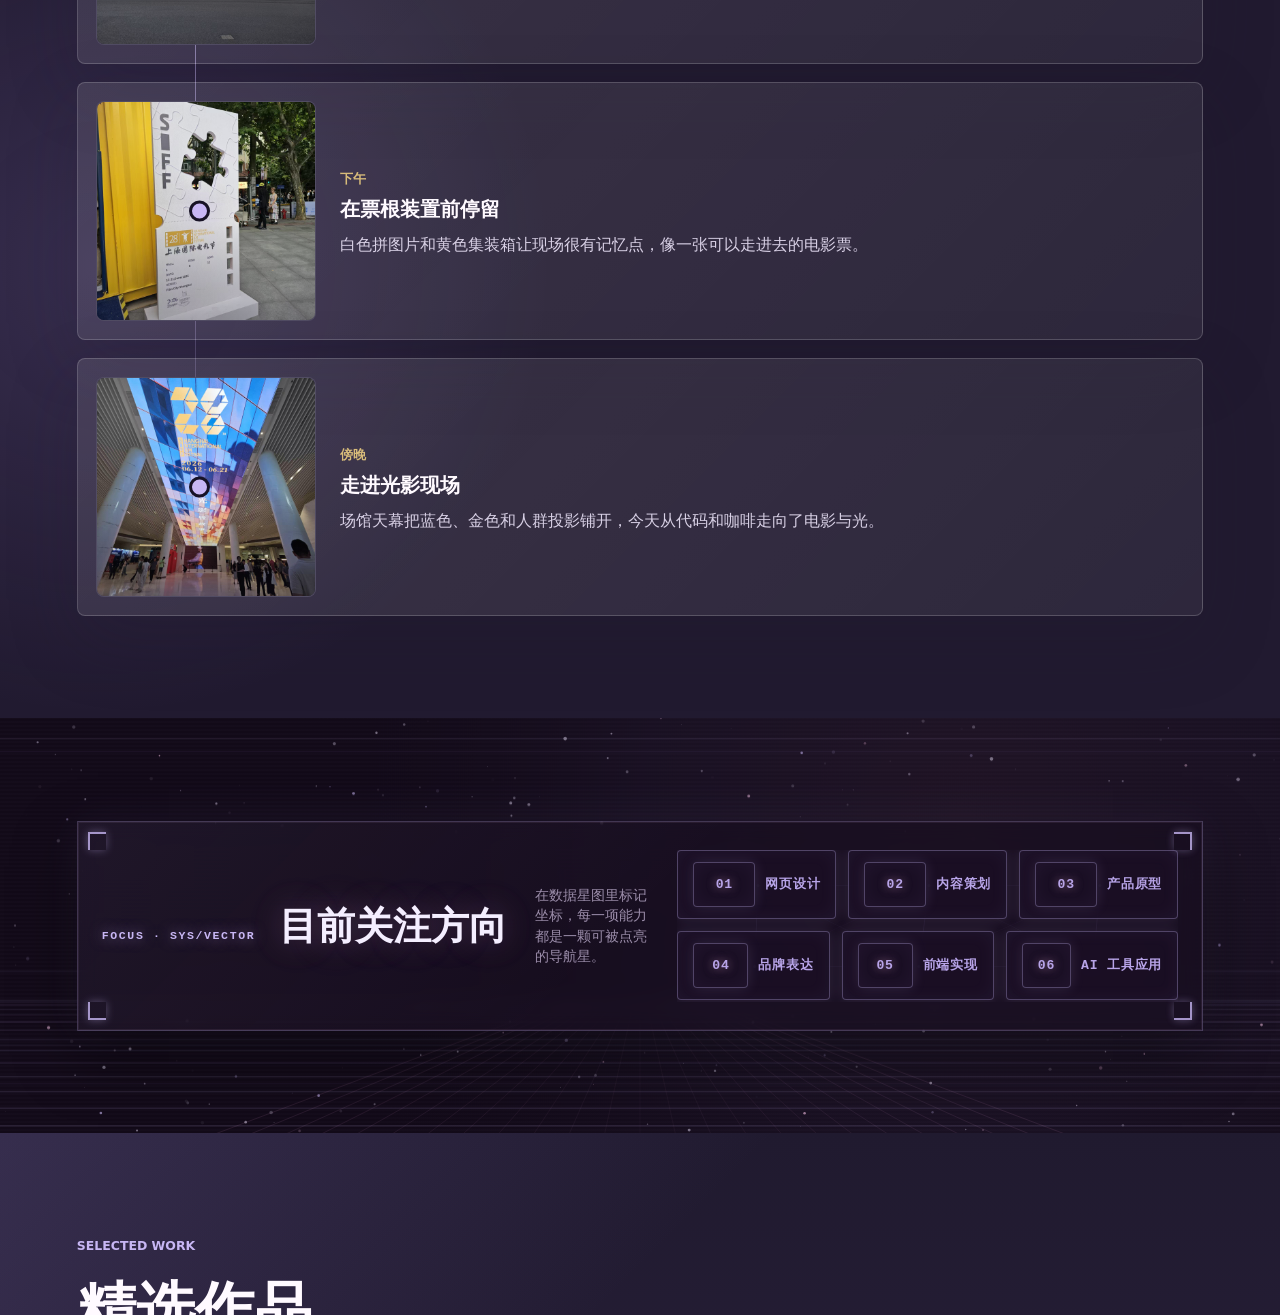
==== commit 845c906a: "Enable GitHub Pages and add portfolio detail pages. Automate static site deployment via Actions, lin" ====
--- a/index.html
+++ b/index.html
@@ -35,7 +35,7 @@
           <p class="eyebrow">个人主页 / Portfolio</p>
           <h1 id="hero-title">你好，我是 Muzirui。</h1>
           <p class="hero-copy">
-            在代码与光影之间，探索一片属于自己的紫色星云。移动鼠标，让星尘随你流动。
+            在代码与光影之间，探索一片属于自己的紫色星云。<br>移动鼠标，让星尘随你流动。
           </p>
           <div class="hero-actions" aria-label="主要操作">
             <a class="button primary" href="#work">查看作品</a>
@@ -78,7 +78,7 @@
       <section class="section effects-section reveal" aria-labelledby="effects-title">
         <div class="section-heading">
           <p class="eyebrow">Canvas Effects</p>
-          <h2 id="effects-title">用粒子表达状态、节奏和灵感。</h2>
+          <h2 id="effects-title">用粒子表达<br>状态、节奏和灵感。</h2>
         </div>
         <div class="effects-grid">
           <article class="effect-card">
@@ -110,7 +110,7 @@
           <p class="eyebrow">Cosmos</p>
           <h2 id="cosmos-title">引力场里的星云漫游。</h2>
           <p class="section-copy">
-            移动鼠标改变引力中心，点击释放脉冲波。每一颗粒子都在螺旋臂上漂移，像遥远星系里的尘埃。
+            移动鼠标改变引力中心，点击释放脉冲波。<br>每一颗粒子都在螺旋臂上漂移，像遥远星系里的尘埃。
           </p>
         </div>
         <div class="cosmic-stage" aria-label="交互式星系画布">
@@ -211,10 +211,10 @@
             <div class="cyber-board-row">
               <div class="cyber-heading-inline">
                 <p class="eyebrow">Focus · SYS/VECTOR</p>
-                <h2 id="skills-title">当前关注方向</h2>
+                <h2 id="skills-title">目前关注方向</h2>
               </div>
               <p class="section-copy cyber-copy">
-                在数据星图里标记坐标——每一项能力都是一颗可被点亮的导航星。
+                在数据星图里标记坐标，每一项能力都是一颗可被点亮的导航星。
               </p>
               <div class="skill-list constellation-stars cyber-tags cyber-tags-row">
                 <span data-star="0"><span class="tag-code">01</span>网页设计</span>
@@ -235,30 +235,30 @@
           <h2 id="work-title">精选作品</h2>
         </div>
         <div class="work-grid">
-          <article class="work-card paper-card tilt-left">
+          <a class="work-card paper-card tilt-left" href="pages/personal-brand.html">
             <div class="work-card-top">
               <span>网页</span>
               <time datetime="2026">2026</time>
             </div>
             <h3>个人品牌主页</h3>
             <p>围绕个人介绍、能力标签和作品展示设计的一页式主页。</p>
-          </article>
-          <article class="work-card paper-card tilt-right">
+          </a>
+          <a class="work-card paper-card tilt-right" href="pages/inspiration-notes.html">
             <div class="work-card-top">
               <span>内容</span>
               <time datetime="2026">2026</time>
             </div>
             <h3>灵感笔记系统</h3>
             <p>用于整理想法、资料和输出节奏的轻量化内容管理方案。</p>
-          </article>
-          <article class="work-card paper-card">
+          </a>
+          <a class="work-card paper-card" href="pages/efficiency-tool.html">
             <div class="work-card-top">
               <span>原型</span>
               <time datetime="2026">2026</time>
             </div>
             <h3>效率工具概念</h3>
             <p>面向日常任务管理和信息聚合的交互原型探索。</p>
-          </article>
+          </a>
         </div>
       </section>
 
@@ -267,11 +267,12 @@
           <p class="eyebrow">Contact</p>
           <h2 id="contact-title">一起做点有意思的东西。</h2>
           <p>
+            如果你也在做网页、内容或产品方向的事，欢迎写信聊聊想法与合作可能。
           </p>
         </div>
         <div class="contact-actions">
-          <a class="button primary" href="mailto:hello@example.com">muziruix@gmail.com</a>
-          <a class="button secondary" href="https://github.com/" target="_blank" rel="noreferrer">GitHub</a>
+          <a class="button primary" href="mailto:muziruix@gmail.com">muziruix@gmail.com</a>
+          <a class="button secondary" href="https://github.com/muzirui/her" target="_blank" rel="noreferrer">GitHub</a>
         </div>
       </section>
     </main>
--- a/styles.css
+++ b/styles.css
@@ -1067,6 +1067,95 @@
   transform: translateY(-4px) rotate(0deg);
 }
 
+a.work-card {
+  text-decoration: none;
+  color: inherit;
+  transition: transform 180ms ease, box-shadow 180ms ease;
+}
+
+a.work-card:hover {
+  box-shadow: 10px 12px 0 rgba(34, 27, 51, 0.78);
+}
+
+.detail-page {
+  padding-top: 88px;
+}
+
+.detail-hero {
+  padding: clamp(72px, 12vw, 120px) clamp(18px, 4vw, 56px) clamp(48px, 8vw, 72px);
+  background:
+    radial-gradient(circle at 78% 18%, rgba(200, 183, 244, 0.16), transparent 28rem),
+    radial-gradient(circle at 12% 72%, rgba(228, 179, 212, 0.10), transparent 24rem),
+    var(--ink);
+  border-bottom: 1px solid var(--line);
+}
+
+.detail-hero h1 {
+  margin: 12px 0 0;
+  max-width: 16ch;
+  font-size: clamp(2.2rem, 5vw, 3.6rem);
+  line-height: 1.08;
+}
+
+.detail-lead {
+  max-width: 52ch;
+  margin: 18px 0 0;
+  color: var(--muted);
+  font-size: 1.05rem;
+}
+
+.detail-meta {
+  display: flex;
+  flex-wrap: wrap;
+  gap: 10px;
+  margin-top: 28px;
+}
+
+.detail-meta span {
+  padding: 8px 14px;
+  border: 1px solid var(--line);
+  border-radius: 999px;
+  background: rgba(255, 255, 255, 0.05);
+  color: var(--purple-bright);
+  font-size: 0.86rem;
+}
+
+.detail-body {
+  background: linear-gradient(180deg, #241d35, var(--ink));
+}
+
+.detail-grid {
+  display: grid;
+  grid-template-columns: repeat(3, minmax(0, 1fr));
+  gap: 16px;
+}
+
+.detail-panel {
+  min-height: 220px;
+  padding: 26px;
+  border: 1px solid var(--line);
+  border-radius: 8px;
+  background: rgba(255, 255, 255, 0.055);
+  box-shadow: 0 24px 70px var(--shadow);
+}
+
+.detail-panel h2 {
+  margin: 10px 0 0;
+  font-size: 1.15rem;
+}
+
+.detail-panel p {
+  margin: 12px 0 0;
+  color: var(--muted);
+}
+
+.detail-actions {
+  display: flex;
+  flex-wrap: wrap;
+  gap: 12px;
+  margin-top: 36px;
+}
+
 .work-card-top {
   display: flex;
   align-items: center;
@@ -1135,6 +1224,7 @@
   .intro-grid,
   .work-grid,
   .effects-grid,
+  .detail-grid,
   .timeline-item,
   .split-section:not(.cyber-sky),
   .contact-section,
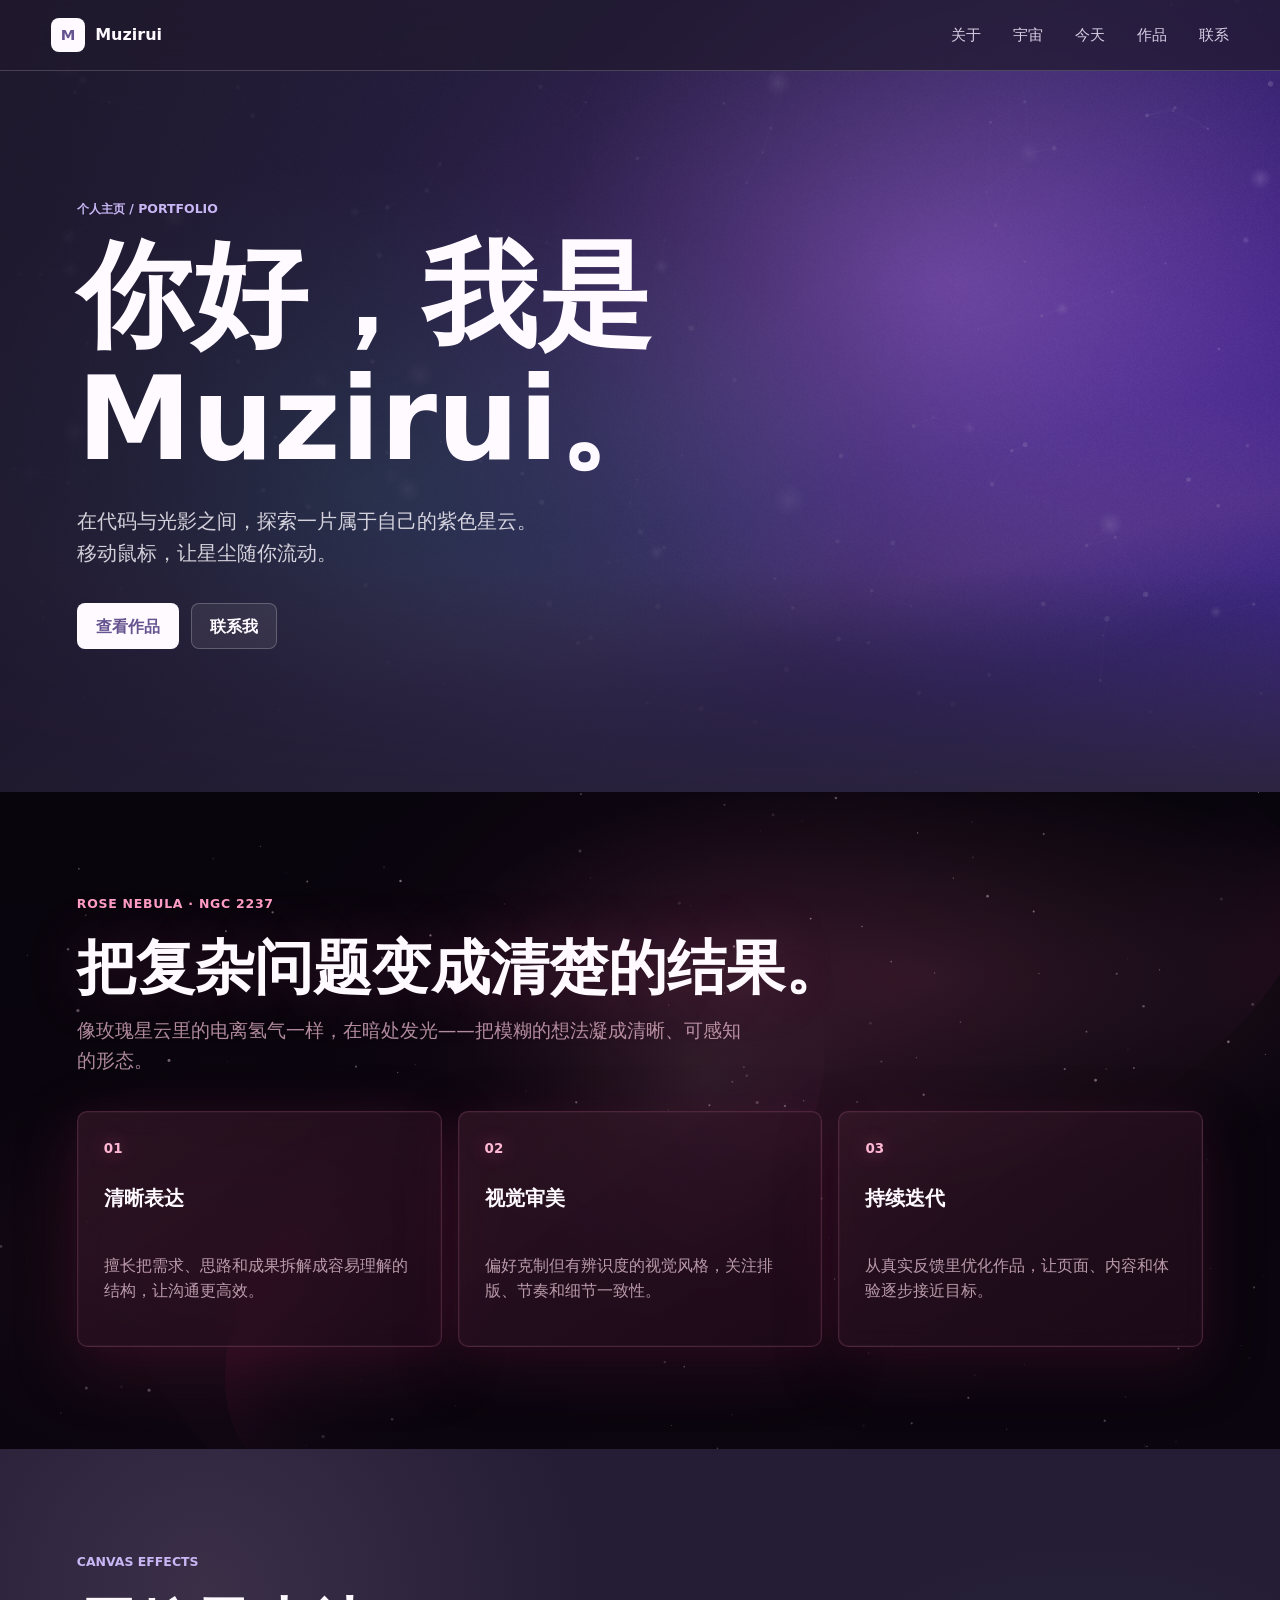
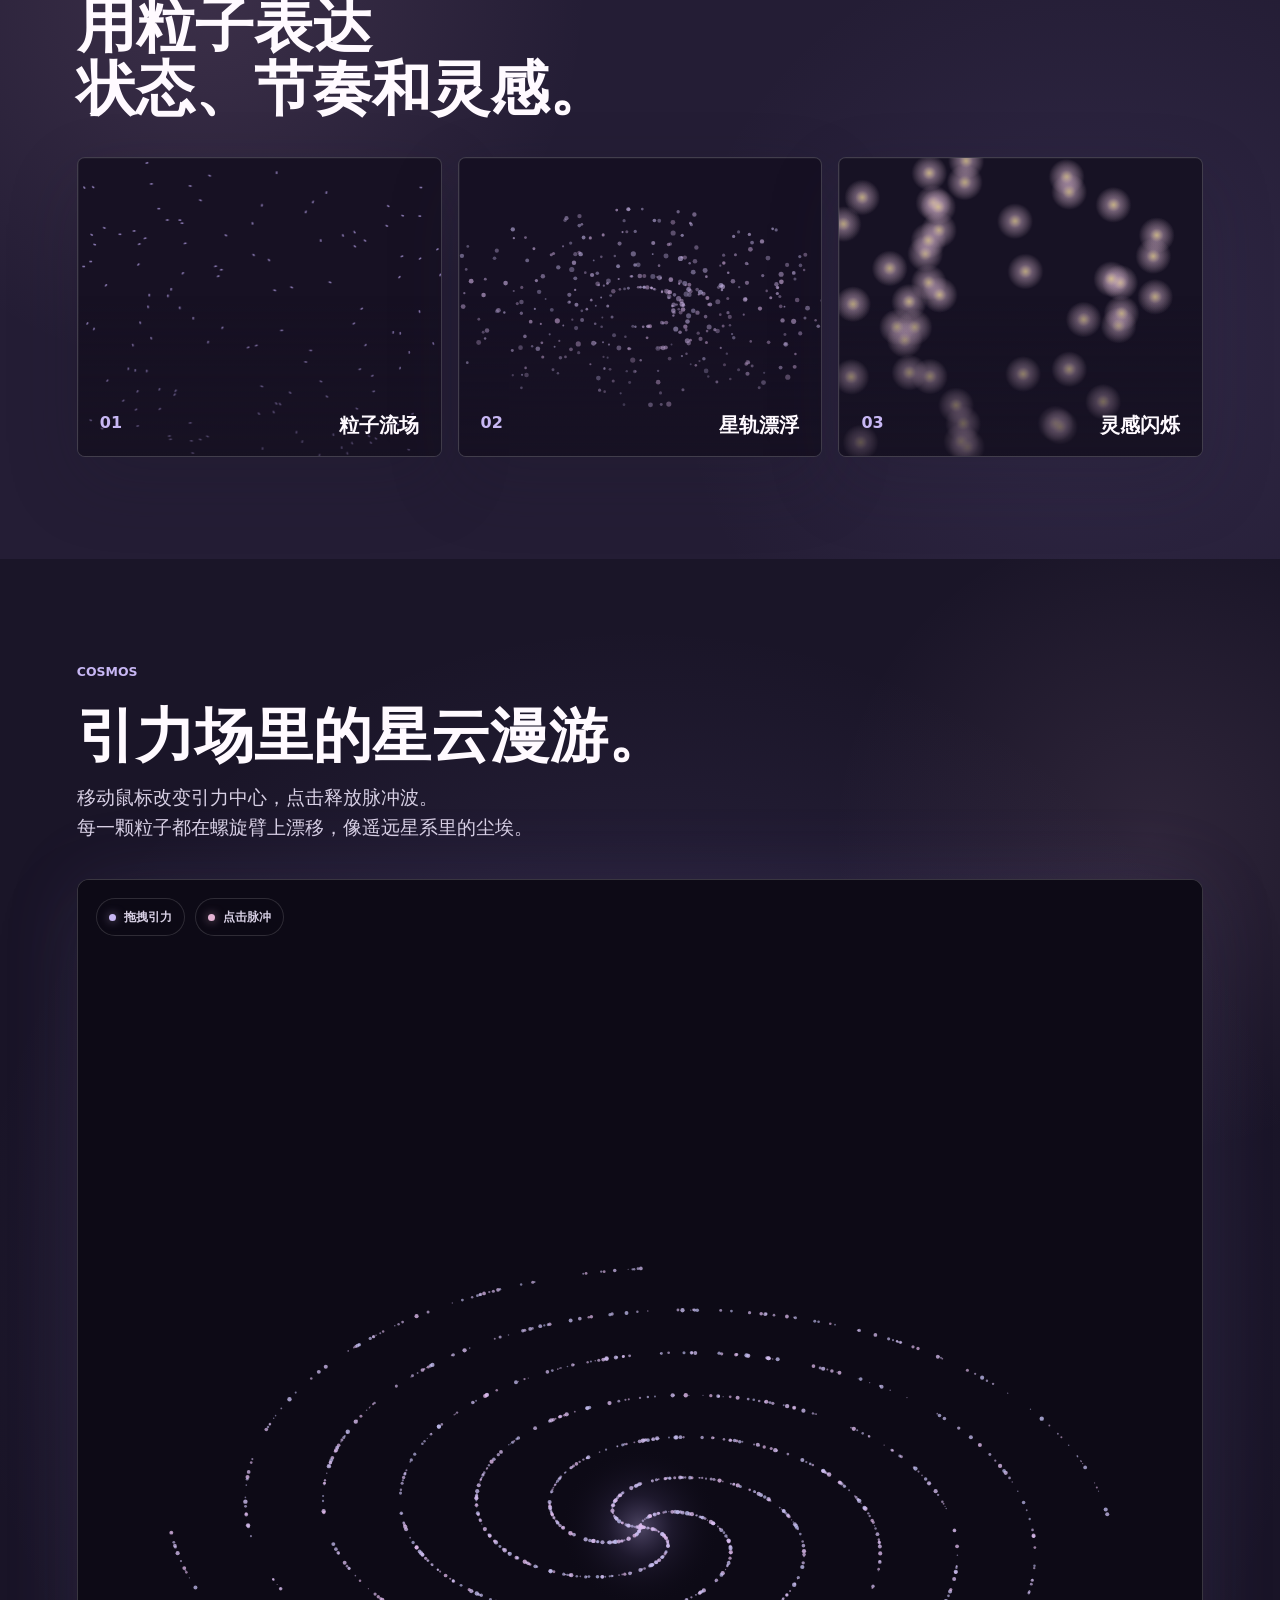
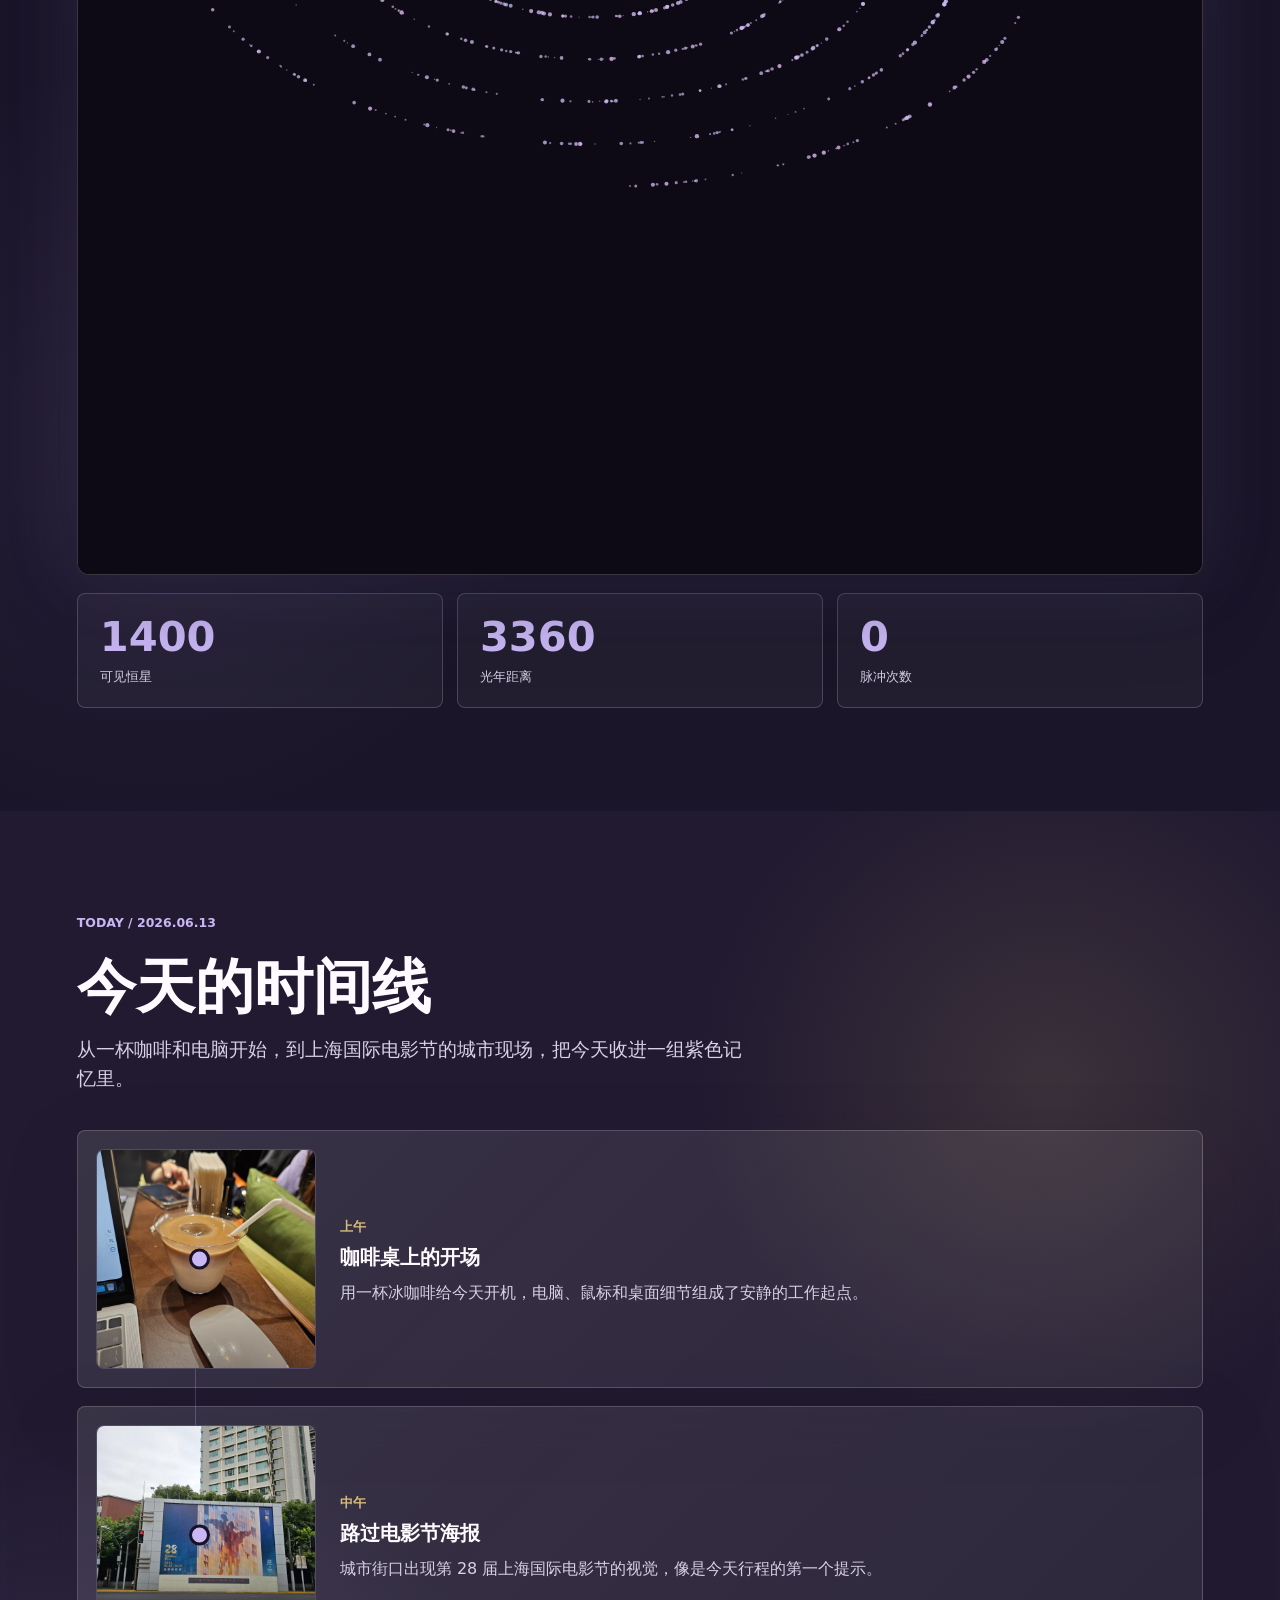
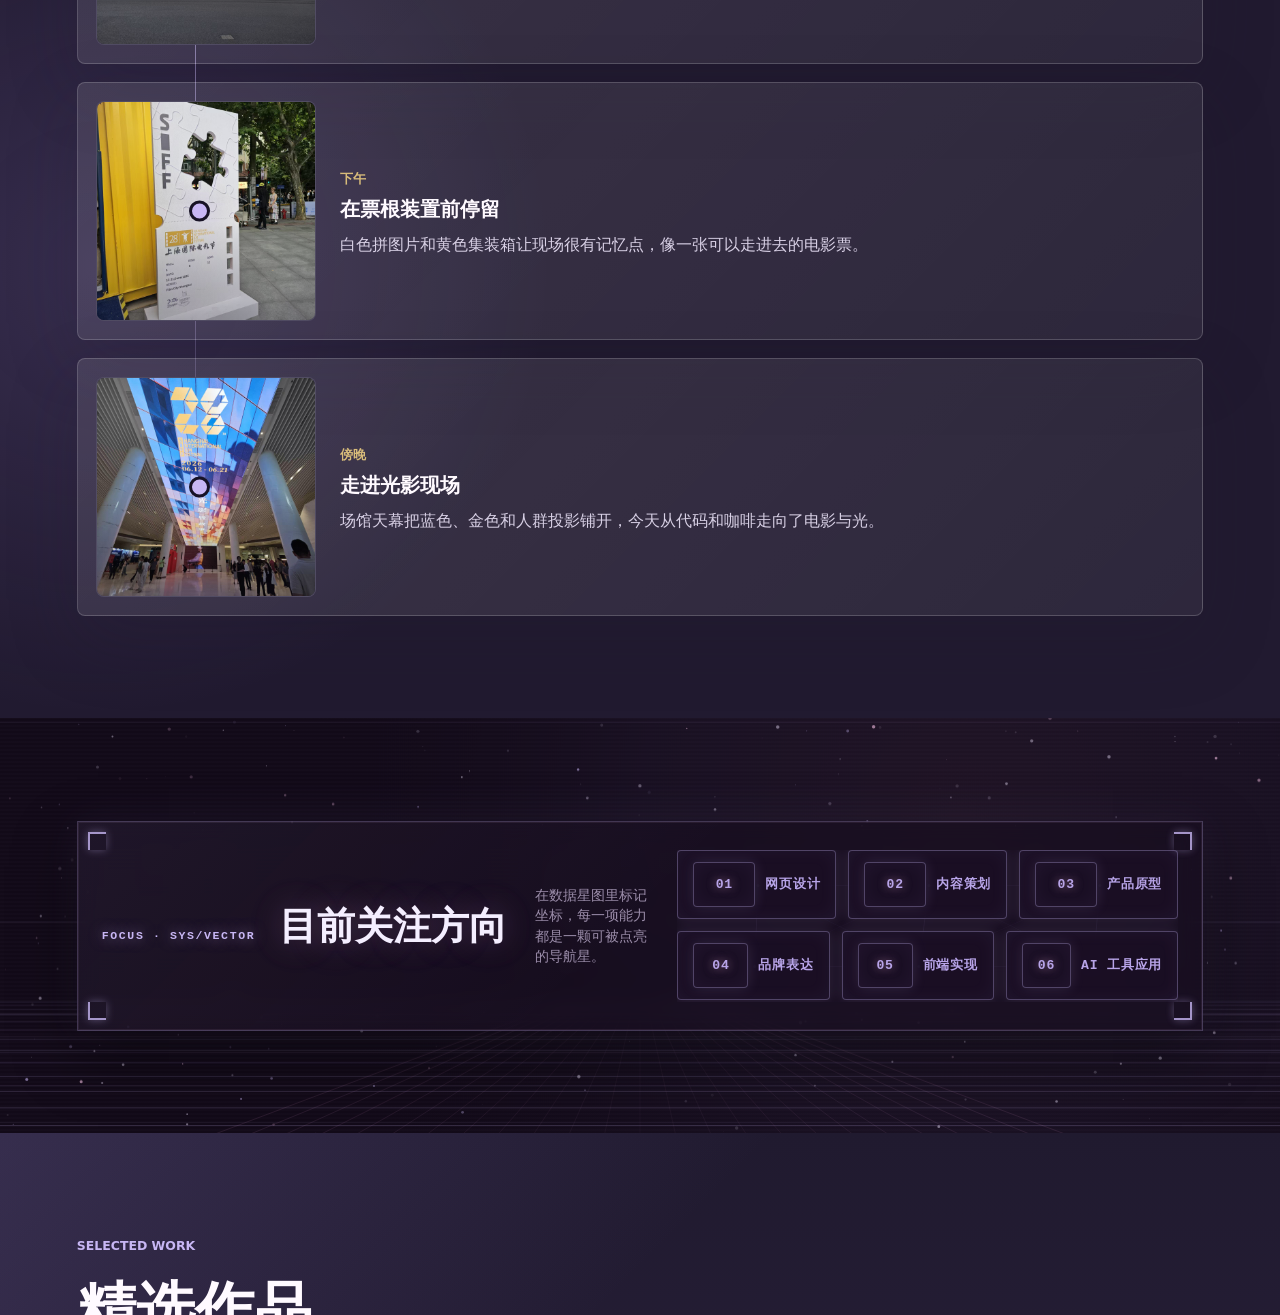
==== commit 9c3a94cd: "Point repo links to the authenticated GitHub account. Use dynamic owner detection in the push script" ====
--- a/index.html
+++ b/index.html
@@ -272,7 +272,7 @@
         </div>
         <div class="contact-actions">
           <a class="button primary" href="mailto:muziruix@gmail.com">muziruix@gmail.com</a>
-          <a class="button secondary" href="https://github.com/muzirui/her" target="_blank" rel="noreferrer">GitHub</a>
+          <a class="button secondary" href="https://github.com/Rayesee/her" target="_blank" rel="noreferrer">GitHub</a>
         </div>
       </section>
     </main>
